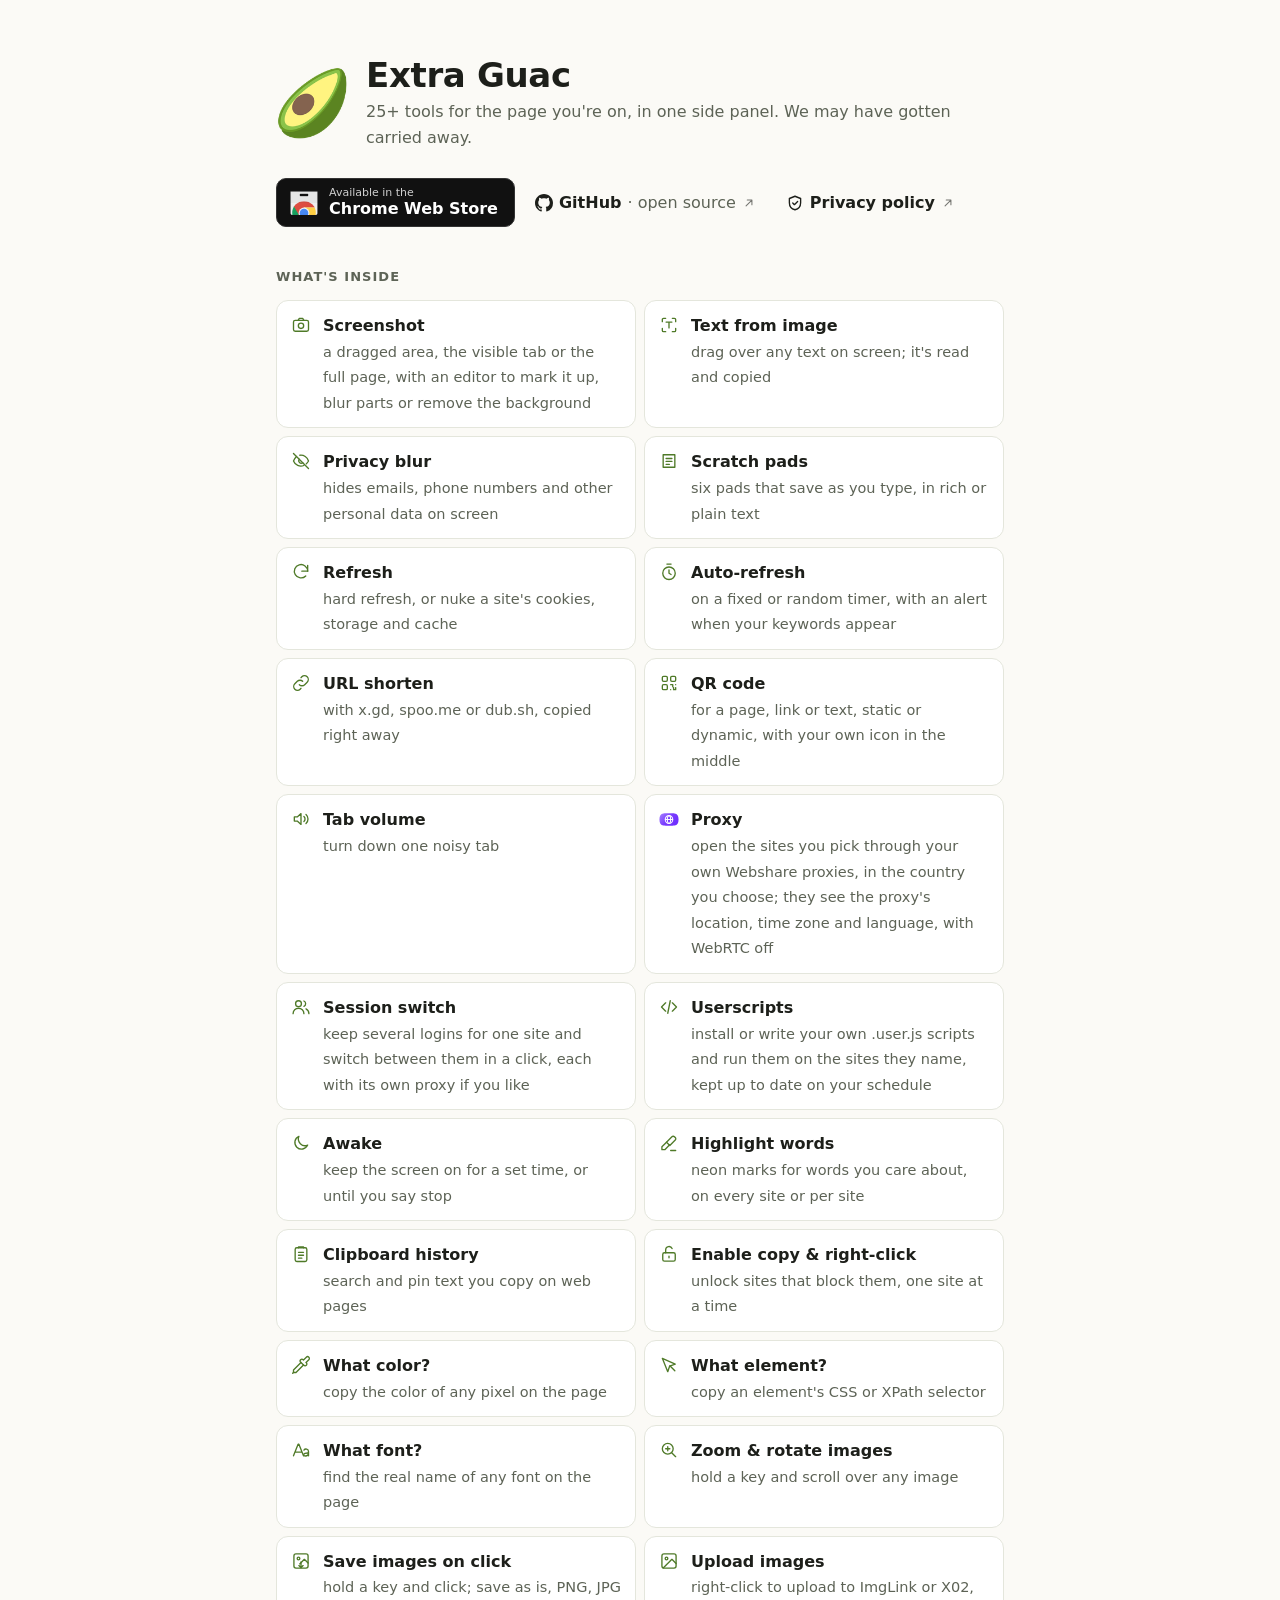
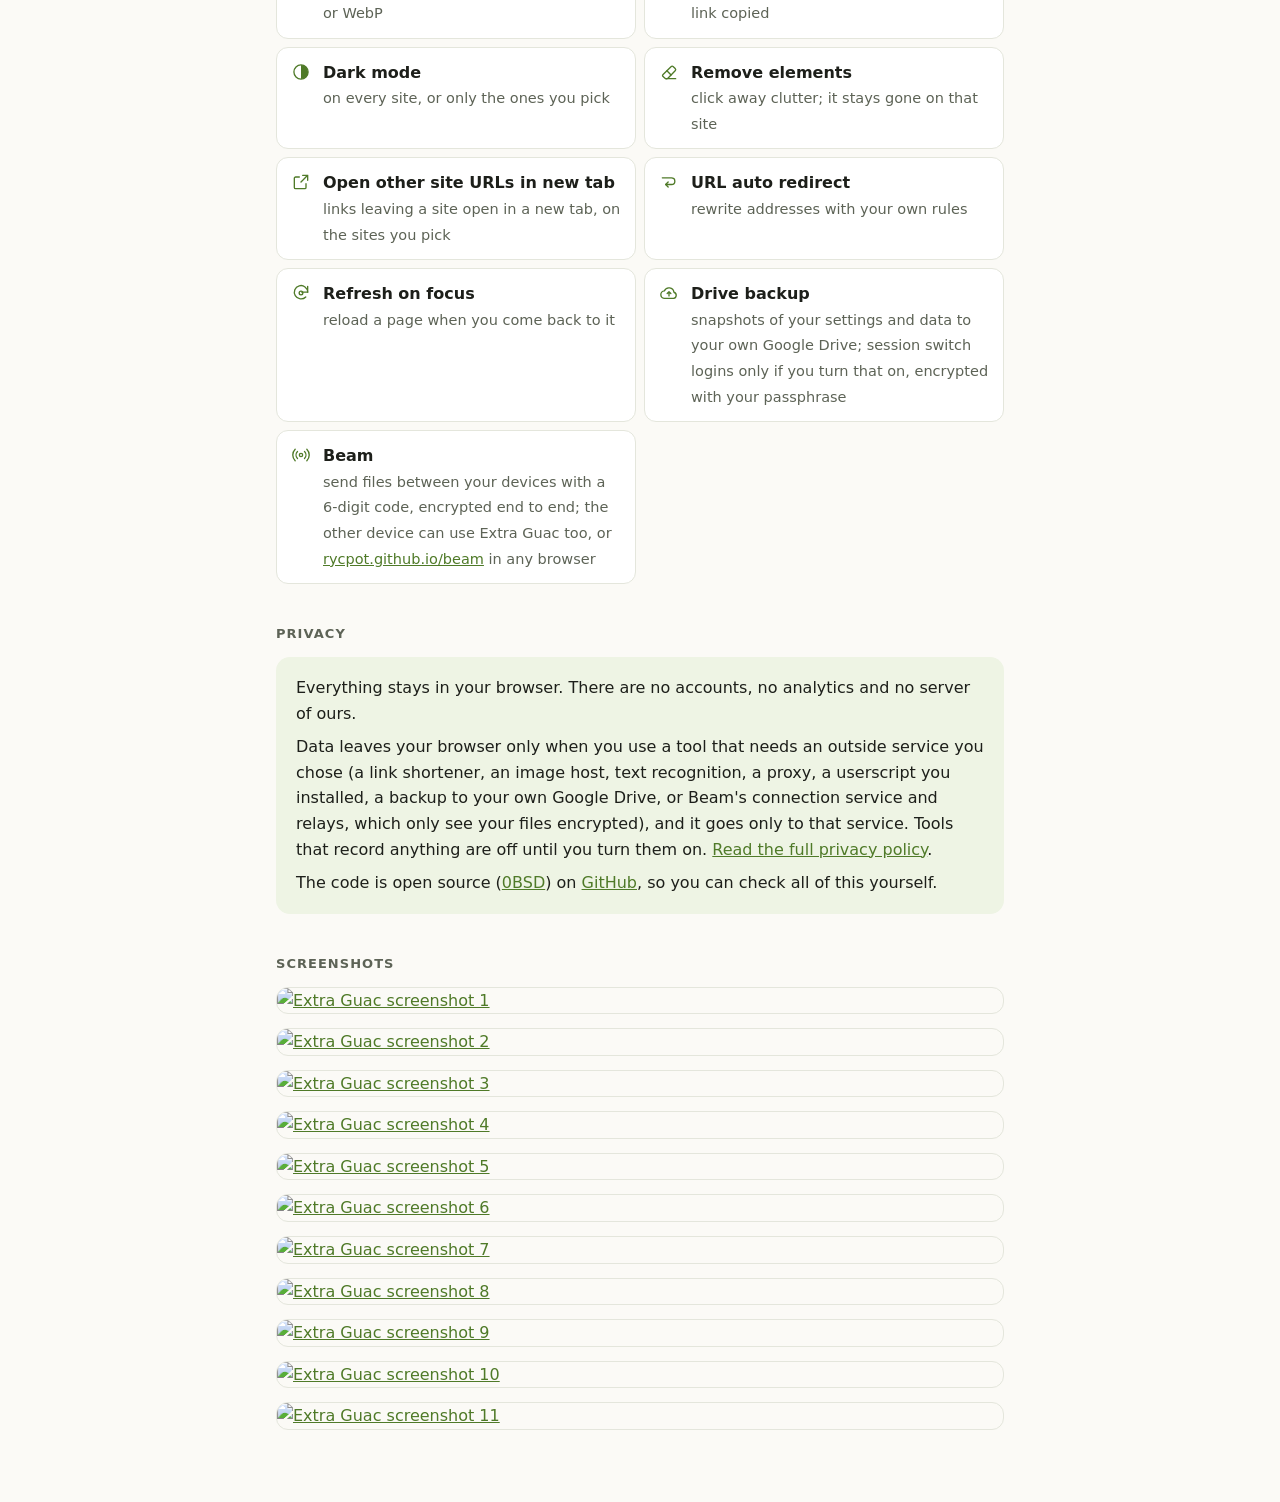
==== extra-guac/index.html @ 75713bfd "Update site" ====
<!doctype html>
<html lang="en">
<head>
  <meta charset="utf-8">
  <meta name="viewport" content="width=device-width, initial-scale=1">
  <title>Extra Guac</title>
  <meta name="description" content="25+ tools for the page you're on, in one Chrome side panel: screenshots, text from image, privacy blur, dark mode, auto-refresh, QR codes and more.">
  <link rel="icon" href="icon.png">
  <style>
    :root { --bg: #fbfaf6; --card: #ffffff; --text: #1d1f1a; --muted: #5d6356; --line: #e4e6dc; --accent: #4f7a28; --accent-bg: #eef4e4; }
    @media (prefers-color-scheme: dark) {
      :root { --bg: #121411; --card: #1a1d18; --text: #e9ece4; --muted: #a2a99a; --line: #2b3027; --accent: #a4d46a; --accent-bg: #1f2a17; }
    }
    * { box-sizing: border-box; }
    body { margin: 0; background: var(--bg); color: var(--text); font: 16px/1.6 system-ui, -apple-system, "Segoe UI", Roboto, sans-serif; }
    main { max-width: 760px; margin: 0 auto; padding: 56px 16px 64px; }
    header { display: flex; align-items: center; gap: 18px; }
    header img { width: 72px; height: 72px; flex: none; }
    h1 { margin: 0; font-size: 34px; line-height: 1.15; letter-spacing: -.01em; }
    .tagline { margin: 4px 0 0; color: var(--muted); }
    .cta { display: flex; flex-wrap: wrap; gap: 10px; margin: 28px 0 40px; }
    h2 { font-size: 13px; letter-spacing: .08em; text-transform: uppercase; color: var(--muted); margin: 40px 0 12px; }
    ul.tools { list-style: none; padding: 0; margin: 0; display: grid; grid-template-columns: repeat(auto-fill, minmax(min(100%, 340px), 1fr)); gap: 8px; }
    ul.tools li { background: var(--card); border: 1px solid var(--line); border-radius: 12px; padding: 12px 14px; }
    ul.tools b { display: block; }
    ul.tools span { color: var(--muted); font-size: 14.5px; }
    .privacy { background: var(--accent-bg); border-radius: 14px; padding: 18px 20px; }
    .privacy p { margin: 0 0 8px; }
    .privacy p:last-child { margin: 0; }
    a { color: var(--accent); }
    ul.tools li { display: flex; gap: 12px; align-items: flex-start; }
    ul.tools .ic { width: 20px; height: 20px; flex: none; margin-top: 2px; color: var(--accent); fill: none; stroke: currentColor; stroke-width: 1.6; stroke-linecap: round; stroke-linejoin: round; }
    ul.tools img.ic { width: 20px; height: 12.5px; margin-top: 6px; }
    .shots { display: grid; gap: 14px; margin-bottom: 8px; }
    .shots img { display: block; width: 100%; height: auto; border-radius: 12px; border: 1px solid var(--line); }
    .cta { align-items: center; }
    .badge { display: inline-flex; align-items: center; gap: 10px; padding: 8px 16px 8px 12px; border-radius: 10px; background: #111; color: #fff; border: 1px solid #333; text-decoration: none; }
    .badge:hover { filter: brightness(1.25); }
    .badge img { width: 30px; height: 30px; flex: none; }
    .badge span { display: flex; flex-direction: column; line-height: 1.15; }
    .badge small { font-size: 11px; opacity: .8; }
    .badge b { font-size: 16px; }
    .tlink { display: inline-flex; align-items: center; gap: 6px; padding: 8px 10px; font-weight: 600; color: var(--text); text-decoration: none; }
    .tlink:hover { color: var(--accent); }
    .tlink .tsub { font-weight: 500; color: var(--muted); }
    .tlink .bi { width: 18px; height: 18px; flex: none; }
    .tlink .ext { width: 14px; height: 14px; opacity: .6; }
    .bi.line { fill: none; stroke: currentColor; stroke-width: 1.8; stroke-linecap: round; stroke-linejoin: round; }
  </style>
</head>
<body>
<main>
  <svg width="0" height="0" style="position:absolute" aria-hidden="true">
    <symbol id="i-beam" viewBox="0 0 24 24"><circle cx="12" cy="12" r="2"/><path d="M7.8 7.8a6 6 0 0 0 0 8.4M16.2 16.2a6 6 0 0 0 0-8.4"/><path d="M5 5a10 10 0 0 0 0 14M19 19a10 10 0 0 0 0-14"/></symbol>
    <symbol id="i-camera" viewBox="0 0 24 24"><rect x="3" y="6.5" width="18" height="13" rx="2"/><path d="M8.5 6.5 10 4h4l1.5 2.5"/><circle cx="12" cy="13" r="3.2"/></symbol>
    <symbol id="i-clipboard" viewBox="0 0 24 24"><rect x="5" y="4.5" width="14" height="16.5" rx="2"/><path d="M9 4.5V3.5h6v1"/><path d="M9 10h6M9 13.5h6M9 17h4"/></symbol>
    <symbol id="i-cloud" viewBox="0 0 24 24"><path d="M7 18.5a4.5 4.5 0 0 1-.6-9 6 6 0 0 1 11.5 1.6A3.8 3.8 0 0 1 17.5 18.5z"/><path d="M12 15.5v-5M9.8 12.6 12 10.4l2.2 2.2"/></symbol>
    <symbol id="i-contrast" viewBox="0 0 24 24"><circle cx="12" cy="12" r="8.5"/><path d="M12 3.5v17a8.5 8.5 0 0 0 0-17z" fill="currentColor" stroke="none"/></symbol>
    <symbol id="i-code" viewBox="0 0 24 24"><path d="m8 7-5 5 5 5M16 7l5 5-5 5M13.5 4.5l-3 15"/></symbol>
    <symbol id="i-dropper" viewBox="0 0 24 24"><path d="m2 22 1-1h3l9-9"/><path d="M3 21v-3l9-9"/><path d="m15 6 3.4-3.4a2.1 2.1 0 1 1 3 3L18 9l.4.4a2.1 2.1 0 1 1-3 3l-3.8-3.8a2.1 2.1 0 1 1 3-3l.4.4z"/></symbol>
    <symbol id="i-eraser" viewBox="0 0 24 24"><path d="M8.5 20H20"/><path d="m4.6 15.4 9.8-9.8a2 2 0 0 1 2.8 0l2.2 2.2a2 2 0 0 1 0 2.8L11 19.1a3 3 0 0 1-4.2 0l-2.2-2.1a1.1 1.1 0 0 1 0-1.6z"/><path d="m9.5 10.5 5 5"/></symbol>
    <symbol id="i-eye-off" viewBox="0 0 24 24"><path d="M3 3l18 18"/><path d="M10.6 5.1A9.5 9.5 0 0 1 21 12a14 14 0 0 1-2.6 3.4M6.6 6.6A14 14 0 0 0 3 12a9.5 9.5 0 0 0 12.4 5.4"/><path d="M9.9 9.9a3 3 0 0 0 4.2 4.2"/></symbol>
    <symbol id="i-focus" viewBox="0 0 24 24"><path d="M20 11a8 8 0 1 0-2.3 5.7"/><path d="M20 4v7h-7"/><circle cx="12" cy="12" r="2.2"/></symbol>
    <symbol id="i-font" viewBox="0 0 24 24"><path d="M3 19 8.5 5h1L15 19M5.2 14.5h7.6"/><path d="M15.5 12.2a3 3 0 0 1 5.5 1.6V19M21 15.6c-3.8-.2-5.7.6-5.7 2 0 1 .8 1.6 1.9 1.6 1.8 0 3.8-1.3 3.8-3.6"/></symbol>
    <symbol id="i-imgdl" viewBox="0 0 24 24"><rect x="3.5" y="3.5" width="17" height="17" rx="2.5"/><circle cx="9" cy="9" r="1.6"/><path d="M20.5 14.5 16 10l-5.5 5.5"/><path d="M12 13v7M9.5 17.5 12 20l2.5-2.5"/></symbol>
    <symbol id="i-link" viewBox="0 0 24 24"><path d="M10 14a4.5 4.5 0 0 0 6.4 0l3-3a4.5 4.5 0 0 0-6.4-6.4l-1 1"/><path d="M14 10a4.5 4.5 0 0 0-6.4 0l-3 3a4.5 4.5 0 0 0 6.4 6.4l1-1"/></symbol>
    <symbol id="i-marker" viewBox="0 0 24 24"><path d="m9 11-5.5 5.5V20h3.5l5.5-5.5"/><path d="m9 11 6.5-6.5a2.1 2.1 0 0 1 3 0l1 1a2.1 2.1 0 0 1 0 3L13 15z"/><path d="M14 21h6"/></symbol>
    <symbol id="i-moon" viewBox="0 0 24 24"><path d="M20 14.5A8 8 0 0 1 9.5 4a8 8 0 1 0 10.5 10.5z"/></symbol>
    <symbol id="i-newtab" viewBox="0 0 24 24"><path d="M14 4h6v6M20 4l-8 8"/><path d="M18 14v4.5a1.5 1.5 0 0 1-1.5 1.5h-11A1.5 1.5 0 0 1 4 18.5v-11A1.5 1.5 0 0 1 5.5 6H10"/></symbol>
    <symbol id="i-note" viewBox="0 0 24 24"><path d="M5 4.5h14v15H5z"/><path d="M8.5 9h7M8.5 12.5h7M8.5 16h4"/></symbol>
    <symbol id="i-ocr" viewBox="0 0 24 24"><path d="M4 8V5.5A1.5 1.5 0 0 1 5.5 4H8M16 4h2.5A1.5 1.5 0 0 1 20 5.5V8M20 16v2.5a1.5 1.5 0 0 1-1.5 1.5H16M8 20H5.5A1.5 1.5 0 0 1 4 18.5V16"/><path d="M8.5 8.5h7M12 8.5v7"/></symbol>
    <symbol id="i-pointer" viewBox="0 0 24 24"><path d="M4 4l6.5 16 2.3-6.7L19.5 11z"/><path d="M13 13l6 6"/></symbol>
    <symbol id="i-qr" viewBox="0 0 24 24"><rect x="4" y="4" width="6" height="6" rx="1.5"/><rect x="14" y="4" width="6" height="6" rx="1.5"/><rect x="4" y="14" width="6" height="6" rx="1.5"/><path d="M14 14h2.5v2.5M20 14v.01M14 20h.01M17.5 17.5V20H20v-2.5"/></symbol>
    <symbol id="i-redirect" viewBox="0 0 24 24"><path d="M4 7h11a4 4 0 0 1 0 8H8"/><path d="M11 12l-3 3 3 3"/></symbol>
    <symbol id="i-refresh" viewBox="0 0 24 24"><path d="M20 11a8 8 0 1 0-2.3 5.7"/><path d="M20 4v7h-7"/></symbol>
    <symbol id="i-timer" viewBox="0 0 24 24"><circle cx="12" cy="13.5" r="7.5"/><path d="M12 9.5v4l2.5 1.5M9.5 2.5h5"/></symbol>
    <symbol id="i-unlock" viewBox="0 0 24 24"><rect x="4.5" y="10.5" width="15" height="10" rx="2"/><path d="M8 10.5V7a4 4 0 0 1 7.7-1.5"/><path d="M12 14.5v2"/></symbol>
    <symbol id="i-upload" viewBox="0 0 24 24"><rect x="3.5" y="3.5" width="17" height="17" rx="2.5"/><circle cx="9" cy="9" r="1.6"/><path d="M20.5 15l-5-5L5 20.5"/></symbol>
    <symbol id="i-users" viewBox="0 0 24 24"><circle cx="9" cy="8" r="3.5"/><path d="M2.5 20a6.5 6.5 0 0 1 13 0"/><path d="M15.5 4.8a3.5 3.5 0 0 1 0 6.4M18 14.2a6.5 6.5 0 0 1 3.5 5.8"/></symbol>
    <symbol id="i-volume" viewBox="0 0 24 24"><path d="M4 9.5h3.5L12 5.5v13l-4.5-4H4z"/><path d="M15.5 9a4 4 0 0 1 0 6M18 6.5a7.5 7.5 0 0 1 0 11"/></symbol>
    <symbol id="i-zoom" viewBox="0 0 24 24"><circle cx="10.5" cy="10.5" r="6.5"/><path d="m20 20-4.8-4.8M10.5 8v5M8 10.5h5"/></symbol>
  </svg>
  <header>
    <img src="icon.png" alt="" width="72" height="72">
    <div>
      <h1>Extra Guac</h1>
      <p class="tagline">25+ tools for the page you're on, in one side panel. We may have gotten carried away.</p>
    </div>
  </header>

  <div class="cta">
    <a target="_blank" rel="noopener" class="badge" href="https://chromewebstore.google.com/detail/extra-guac/kgaeicakljpjmpeacalbmfbcmlpploni"><img src="webstore.svg" alt=""><span><small>Available in the</small><b>Chrome Web Store</b></span></a>
    <a target="_blank" rel="noopener" class="tlink" href="https://github.com/rycpot/extra-guac"><svg class="bi" viewBox="0 0 16 16" aria-hidden="true"><path fill="currentColor" d="M8 0C3.58 0 0 3.58 0 8c0 3.54 2.29 6.53 5.47 7.59.4.07.55-.17.55-.38 0-.19-.01-.82-.01-1.49-2.01.37-2.53-.49-2.69-.94-.09-.23-.48-.94-.82-1.13-.28-.15-.68-.52-.01-.53.63-.01 1.08.58 1.23.82.72 1.21 1.87.87 2.33.66.07-.52.28-.87.51-1.07-1.78-.2-3.64-.89-3.64-3.95 0-.87.31-1.59.82-2.15-.08-.2-.36-1.02.08-2.12 0 0 .67-.21 2.2.82.64-.18 1.32-.27 2-.27.68 0 1.36.09 2 .27 1.53-1.04 2.2-.82 2.2-.82.44 1.1.16 1.92.08 2.12.51.56.82 1.27.82 2.15 0 3.07-1.87 3.75-3.65 3.95.29.25.54.73.54 1.48 0 1.07-.01 1.93-.01 2.2 0 .21.15.46.55.38A8.013 8.013 0 0016 8c0-4.42-3.58-8-8-8z"/></svg>GitHub<span class="tsub">· open source</span><svg class="bi line ext" viewBox="0 0 24 24" aria-hidden="true"><path d="M7 17L17 7M9 7h8v8"/></svg></a>
    <a target="_blank" rel="noopener" class="tlink" href="privacy"><svg class="bi line" viewBox="0 0 24 24" aria-hidden="true"><path d="M12 3l7.5 3v5.5c0 4.6-3.2 8.3-7.5 9.5-4.3-1.2-7.5-4.9-7.5-9.5V6L12 3z"/><path d="M9 12l2.2 2.2L15.5 10"/></svg>Privacy policy<svg class="bi line ext" viewBox="0 0 24 24" aria-hidden="true"><path d="M7 17L17 7M9 7h8v8"/></svg></a>
  </div>

  <h2>What's inside</h2>
  <ul class="tools">
    <li><svg class="ic"><use href="#i-camera"/></svg><div><b>Screenshot</b><span>a dragged area, the visible tab or the full page, with an editor to mark it up, blur parts or remove the background</span></div></li>
    <li><svg class="ic"><use href="#i-ocr"/></svg><div><b>Text from image</b><span>drag over any text on screen; it's read and copied</span></div></li>
    <li><svg class="ic"><use href="#i-eye-off"/></svg><div><b>Privacy blur</b><span>hides emails, phone numbers and other personal data on screen</span></div></li>
    <li><svg class="ic"><use href="#i-note"/></svg><div><b>Scratch pads</b><span>six pads that save as you type, in rich or plain text</span></div></li>
    <li><svg class="ic"><use href="#i-refresh"/></svg><div><b>Refresh</b><span>hard refresh, or nuke a site's cookies, storage and cache</span></div></li>
    <li><svg class="ic"><use href="#i-timer"/></svg><div><b>Auto-refresh</b><span>on a fixed or random timer, with an alert when your keywords appear</span></div></li>
    <li><svg class="ic"><use href="#i-link"/></svg><div><b>URL shorten</b><span>with x.gd, spoo.me or dub.sh, copied right away</span></div></li>
    <li><svg class="ic"><use href="#i-qr"/></svg><div><b>QR code</b><span>for a page, link or text, static or dynamic, with your own icon in the middle</span></div></li>
    <li><svg class="ic"><use href="#i-volume"/></svg><div><b>Tab volume</b><span>turn down one noisy tab</span></div></li>
    <li><img class="ic" src="proxy.svg" alt=""><div><b>Proxy</b><span>open the sites you pick through your own Webshare proxies, in the country you choose; they see the proxy's location, time zone and language, with WebRTC off</span></div></li>
    <li><svg class="ic"><use href="#i-users"/></svg><div><b>Session switch</b><span>keep several logins for one site and switch between them in a click, each with its own proxy if you like</span></div></li>
    <li><svg class="ic"><use href="#i-code"/></svg><div><b>Userscripts</b><span>install or write your own .user.js scripts and run them on the sites they name, kept up to date on your schedule</span></div></li>
    <li><svg class="ic"><use href="#i-moon"/></svg><div><b>Awake</b><span>keep the screen on for a set time, or until you say stop</span></div></li>
    <li><svg class="ic"><use href="#i-marker"/></svg><div><b>Highlight words</b><span>neon marks for words you care about, on every site or per site</span></div></li>
    <li><svg class="ic"><use href="#i-clipboard"/></svg><div><b>Clipboard history</b><span>search and pin text you copy on web pages</span></div></li>
    <li><svg class="ic"><use href="#i-unlock"/></svg><div><b>Enable copy &amp; right-click</b><span>unlock sites that block them, one site at a time</span></div></li>
    <li><svg class="ic"><use href="#i-dropper"/></svg><div><b>What color?</b><span>copy the color of any pixel on the page</span></div></li>
    <li><svg class="ic"><use href="#i-pointer"/></svg><div><b>What element?</b><span>copy an element's CSS or XPath selector</span></div></li>
    <li><svg class="ic"><use href="#i-font"/></svg><div><b>What font?</b><span>find the real name of any font on the page</span></div></li>
    <li><svg class="ic"><use href="#i-zoom"/></svg><div><b>Zoom &amp; rotate images</b><span>hold a key and scroll over any image</span></div></li>
    <li><svg class="ic"><use href="#i-imgdl"/></svg><div><b>Save images on click</b><span>hold a key and click; save as is, PNG, JPG or WebP</span></div></li>
    <li><svg class="ic"><use href="#i-upload"/></svg><div><b>Upload images</b><span>right-click to upload to ImgLink or X02, link copied</span></div></li>
    <li><svg class="ic"><use href="#i-contrast"/></svg><div><b>Dark mode</b><span>on every site, or only the ones you pick</span></div></li>
    <li><svg class="ic"><use href="#i-eraser"/></svg><div><b>Remove elements</b><span>click away clutter; it stays gone on that site</span></div></li>
    <li><svg class="ic"><use href="#i-newtab"/></svg><div><b>Open other site URLs in new tab</b><span>links leaving a site open in a new tab, on the sites you pick</span></div></li>
    <li><svg class="ic"><use href="#i-redirect"/></svg><div><b>URL auto redirect</b><span>rewrite addresses with your own rules</span></div></li>
    <li><svg class="ic"><use href="#i-focus"/></svg><div><b>Refresh on focus</b><span>reload a page when you come back to it</span></div></li>
    <li><svg class="ic"><use href="#i-cloud"/></svg><div><b>Drive backup</b><span>snapshots of your settings and data to your own Google Drive; session switch logins only if you turn that on, encrypted with your passphrase</span></div></li>
    <li><svg class="ic"><use href="#i-beam"/></svg><div><b>Beam</b><span>send files between your devices with a 6-digit code, encrypted end to end; the other device can use Extra Guac too, or <a target="_blank" rel="noopener" href="../beam/">rycpot.github.io/beam</a> in any browser</span></div></li>
  </ul>

  <h2>Privacy</h2>
  <div class="privacy">
    <p>Everything stays in your browser. There are no accounts, no analytics and no server of ours.</p>
    <p>Data leaves your browser only when you use a tool that needs an outside service you chose (a link shortener, an image
      host, text recognition, a proxy, a userscript you installed, a backup to your own Google Drive, or Beam's connection service and relays,
      which only see your files encrypted), and it goes only to that service. Tools that record
      anything are off until you turn them on. <a target="_blank" rel="noopener" href="privacy">Read the full privacy policy</a>.</p>
    <p>The code is open source (<a target="_blank" rel="noopener" href="https://github.com/rycpot/extra-guac/blob/main/LICENSE">0BSD</a>) on <a target="_blank" rel="noopener" href="https://github.com/rycpot/extra-guac">GitHub</a>, so you can check all of this yourself.</p>
  </div>

  <h2>Screenshots</h2>
  <div class="shots">
    <a target="_blank" rel="noopener" href="https://imglink.cc/cdn/vF-MU7pg5k.png"><img src="https://imglink.cc/cdn/vF-MU7pg5k.png" alt="Extra Guac screenshot 1" loading="lazy"></a>
    <a target="_blank" rel="noopener" href="https://imglink.cc/cdn/iPptfB4shl.png"><img src="https://imglink.cc/cdn/iPptfB4shl.png" alt="Extra Guac screenshot 2" loading="lazy"></a>
    <a target="_blank" rel="noopener" href="https://imglink.cc/cdn/y41cuZzfDH.png"><img src="https://imglink.cc/cdn/y41cuZzfDH.png" alt="Extra Guac screenshot 3" loading="lazy"></a>
    <a target="_blank" rel="noopener" href="https://imglink.cc/cdn/DyVAe-FlMh.png"><img src="https://imglink.cc/cdn/DyVAe-FlMh.png" alt="Extra Guac screenshot 4" loading="lazy"></a>
    <a target="_blank" rel="noopener" href="https://imglink.cc/cdn/8DWl5KVcB7.png"><img src="https://imglink.cc/cdn/8DWl5KVcB7.png" alt="Extra Guac screenshot 5" loading="lazy"></a>
    <a target="_blank" rel="noopener" href="https://imglink.cc/cdn/3bkb8dNuRR.png"><img src="https://imglink.cc/cdn/3bkb8dNuRR.png" alt="Extra Guac screenshot 6" loading="lazy"></a>
    <a target="_blank" rel="noopener" href="https://imglink.cc/cdn/ivK8v2HTRG.png"><img src="https://imglink.cc/cdn/ivK8v2HTRG.png" alt="Extra Guac screenshot 7" loading="lazy"></a>
    <a target="_blank" rel="noopener" href="https://imglink.cc/cdn/mGvr4vrnPm.png"><img src="https://imglink.cc/cdn/mGvr4vrnPm.png" alt="Extra Guac screenshot 8" loading="lazy"></a>
    <a target="_blank" rel="noopener" href="https://imglink.cc/cdn/N9g45oLPjN.png"><img src="https://imglink.cc/cdn/N9g45oLPjN.png" alt="Extra Guac screenshot 9" loading="lazy"></a>
    <a target="_blank" rel="noopener" href="https://imglink.cc/cdn/K_ptEAbLZr.png"><img src="https://imglink.cc/cdn/K_ptEAbLZr.png" alt="Extra Guac screenshot 10" loading="lazy"></a>
    <a target="_blank" rel="noopener" href="https://imglink.cc/cdn/ta-ttD59o0.png"><img src="https://imglink.cc/cdn/ta-ttD59o0.png" alt="Extra Guac screenshot 11" loading="lazy"></a>
  </div>
</main>
</body>
</html>
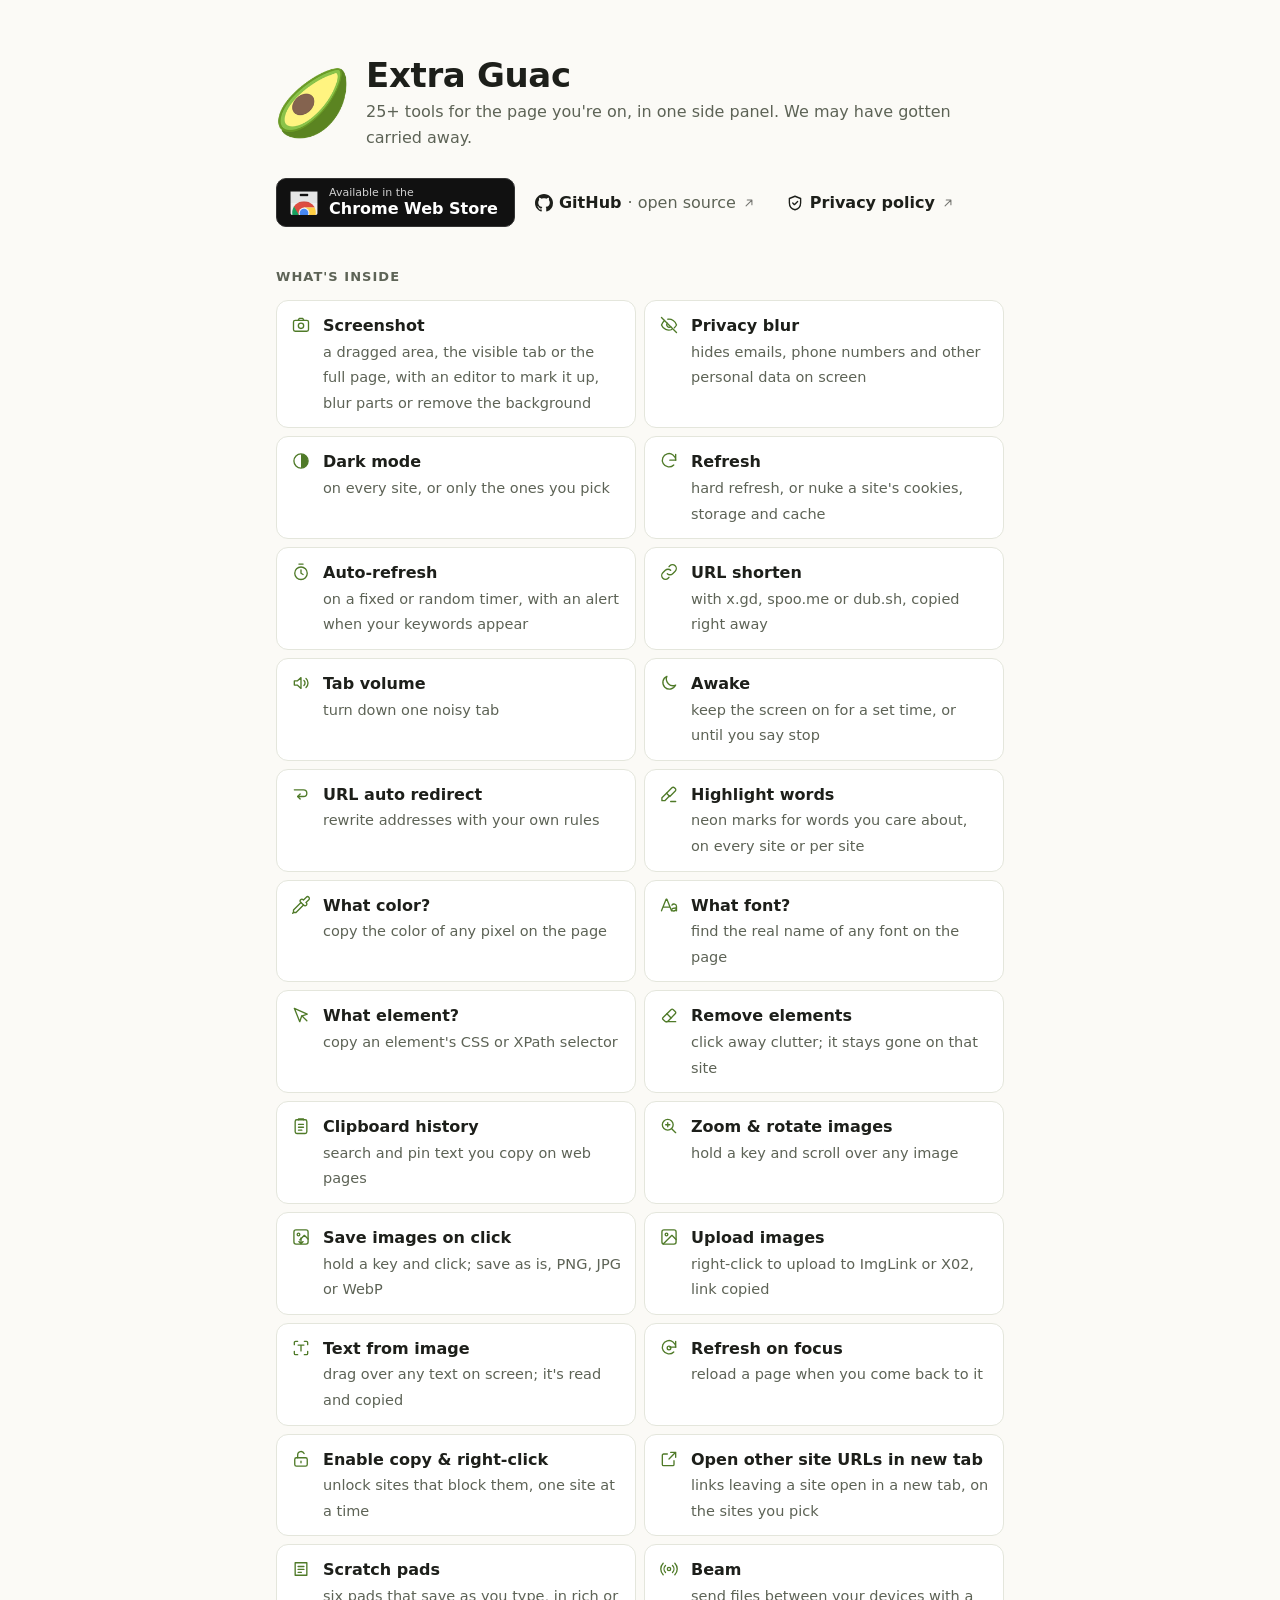
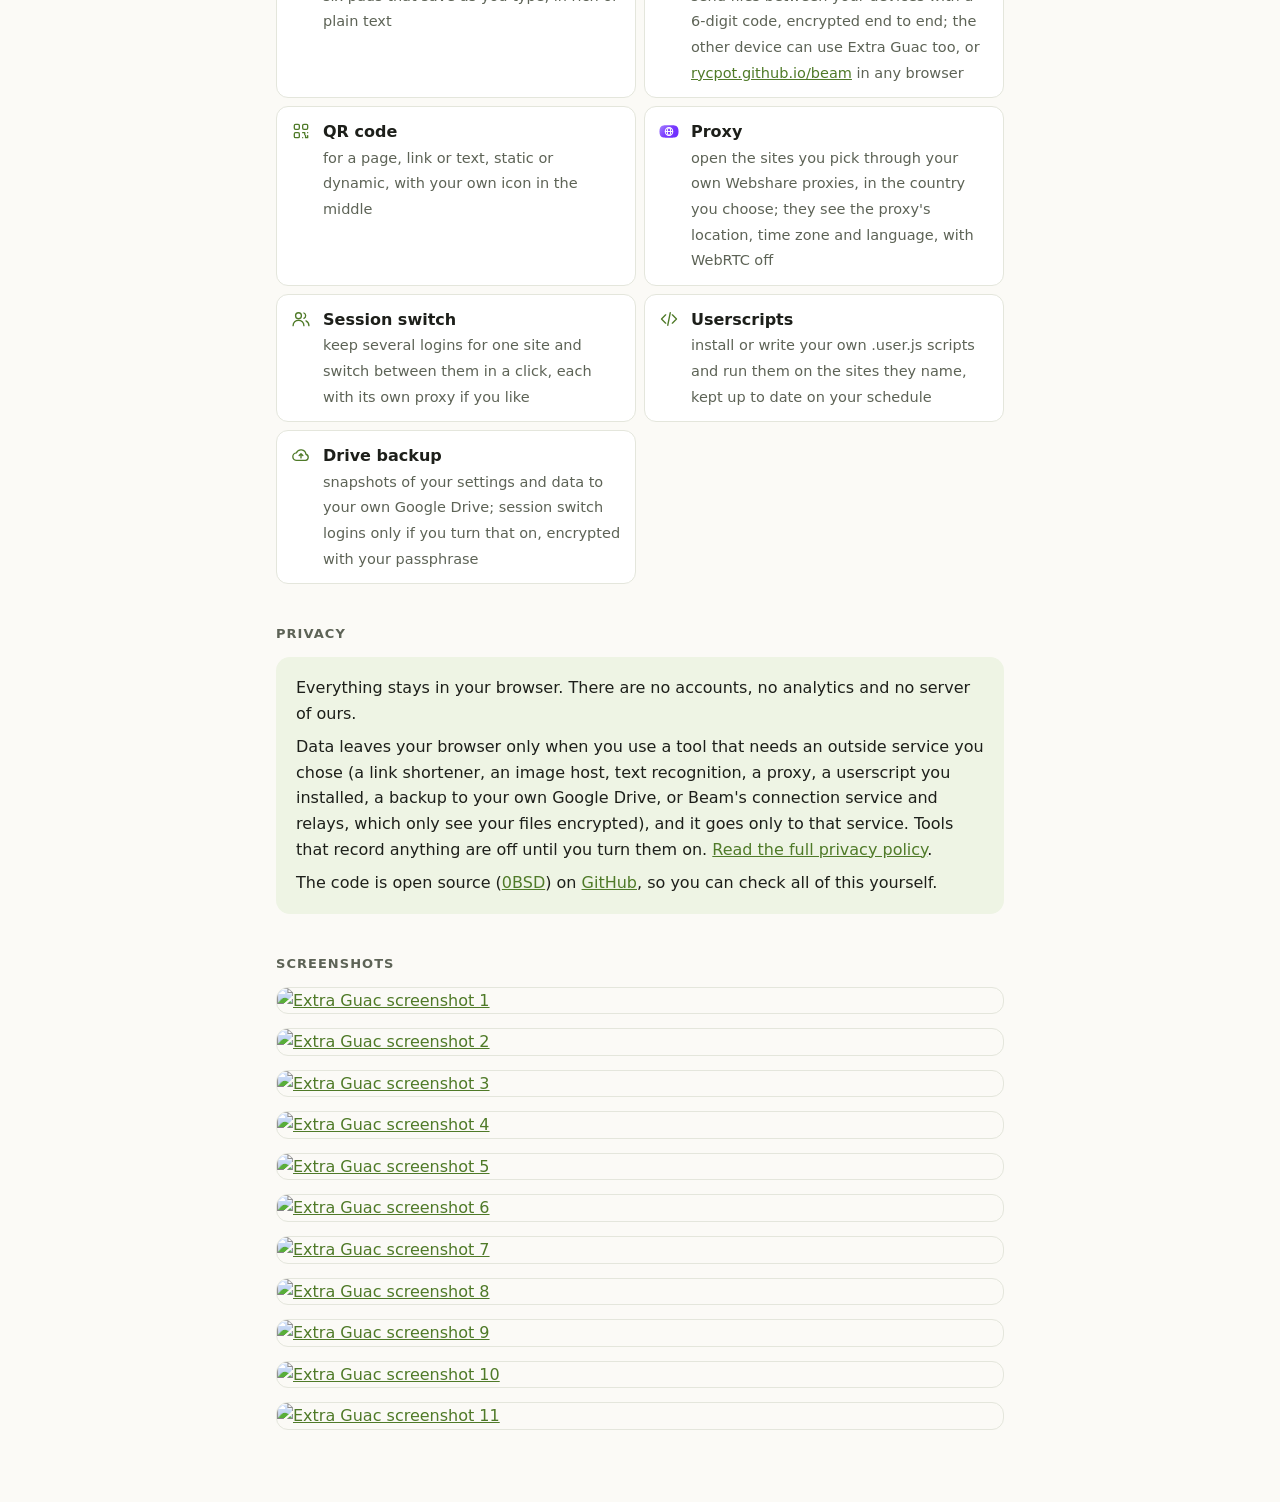
==== commit 87ecf7af: "Update site" ====
--- a/extra-guac/index.html
+++ b/extra-guac/index.html
@@ -97,34 +97,34 @@
   <h2>What's inside</h2>
   <ul class="tools">
     <li><svg class="ic"><use href="#i-camera"/></svg><div><b>Screenshot</b><span>a dragged area, the visible tab or the full page, with an editor to mark it up, blur parts or remove the background</span></div></li>
-    <li><svg class="ic"><use href="#i-ocr"/></svg><div><b>Text from image</b><span>drag over any text on screen; it's read and copied</span></div></li>
     <li><svg class="ic"><use href="#i-eye-off"/></svg><div><b>Privacy blur</b><span>hides emails, phone numbers and other personal data on screen</span></div></li>
-    <li><svg class="ic"><use href="#i-note"/></svg><div><b>Scratch pads</b><span>six pads that save as you type, in rich or plain text</span></div></li>
+    <li><svg class="ic"><use href="#i-contrast"/></svg><div><b>Dark mode</b><span>on every site, or only the ones you pick</span></div></li>
     <li><svg class="ic"><use href="#i-refresh"/></svg><div><b>Refresh</b><span>hard refresh, or nuke a site's cookies, storage and cache</span></div></li>
     <li><svg class="ic"><use href="#i-timer"/></svg><div><b>Auto-refresh</b><span>on a fixed or random timer, with an alert when your keywords appear</span></div></li>
     <li><svg class="ic"><use href="#i-link"/></svg><div><b>URL shorten</b><span>with x.gd, spoo.me or dub.sh, copied right away</span></div></li>
+    <li><svg class="ic"><use href="#i-volume"/></svg><div><b>Tab volume</b><span>turn down one noisy tab</span></div></li>
+    <li><svg class="ic"><use href="#i-moon"/></svg><div><b>Awake</b><span>keep the screen on for a set time, or until you say stop</span></div></li>
+    <li><svg class="ic"><use href="#i-redirect"/></svg><div><b>URL auto redirect</b><span>rewrite addresses with your own rules</span></div></li>
+    <li><svg class="ic"><use href="#i-marker"/></svg><div><b>Highlight words</b><span>neon marks for words you care about, on every site or per site</span></div></li>
+    <li><svg class="ic"><use href="#i-dropper"/></svg><div><b>What color?</b><span>copy the color of any pixel on the page</span></div></li>
+    <li><svg class="ic"><use href="#i-font"/></svg><div><b>What font?</b><span>find the real name of any font on the page</span></div></li>
+    <li><svg class="ic"><use href="#i-pointer"/></svg><div><b>What element?</b><span>copy an element's CSS or XPath selector</span></div></li>
+    <li><svg class="ic"><use href="#i-eraser"/></svg><div><b>Remove elements</b><span>click away clutter; it stays gone on that site</span></div></li>
+    <li><svg class="ic"><use href="#i-clipboard"/></svg><div><b>Clipboard history</b><span>search and pin text you copy on web pages</span></div></li>
+    <li><svg class="ic"><use href="#i-zoom"/></svg><div><b>Zoom &amp; rotate images</b><span>hold a key and scroll over any image</span></div></li>
+    <li><svg class="ic"><use href="#i-imgdl"/></svg><div><b>Save images on click</b><span>hold a key and click; save as is, PNG, JPG or WebP</span></div></li>
+    <li><svg class="ic"><use href="#i-upload"/></svg><div><b>Upload images</b><span>right-click to upload to ImgLink or X02, link copied</span></div></li>
+    <li><svg class="ic"><use href="#i-ocr"/></svg><div><b>Text from image</b><span>drag over any text on screen; it's read and copied</span></div></li>
+    <li><svg class="ic"><use href="#i-focus"/></svg><div><b>Refresh on focus</b><span>reload a page when you come back to it</span></div></li>
+    <li><svg class="ic"><use href="#i-unlock"/></svg><div><b>Enable copy &amp; right-click</b><span>unlock sites that block them, one site at a time</span></div></li>
+    <li><svg class="ic"><use href="#i-newtab"/></svg><div><b>Open other site URLs in new tab</b><span>links leaving a site open in a new tab, on the sites you pick</span></div></li>
+    <li><svg class="ic"><use href="#i-note"/></svg><div><b>Scratch pads</b><span>six pads that save as you type, in rich or plain text</span></div></li>
+    <li><svg class="ic"><use href="#i-beam"/></svg><div><b>Beam</b><span>send files between your devices with a 6-digit code, encrypted end to end; the other device can use Extra Guac too, or <a target="_blank" rel="noopener" href="../beam/">rycpot.github.io/beam</a> in any browser</span></div></li>
     <li><svg class="ic"><use href="#i-qr"/></svg><div><b>QR code</b><span>for a page, link or text, static or dynamic, with your own icon in the middle</span></div></li>
-    <li><svg class="ic"><use href="#i-volume"/></svg><div><b>Tab volume</b><span>turn down one noisy tab</span></div></li>
     <li><img class="ic" src="proxy.svg" alt=""><div><b>Proxy</b><span>open the sites you pick through your own Webshare proxies, in the country you choose; they see the proxy's location, time zone and language, with WebRTC off</span></div></li>
     <li><svg class="ic"><use href="#i-users"/></svg><div><b>Session switch</b><span>keep several logins for one site and switch between them in a click, each with its own proxy if you like</span></div></li>
     <li><svg class="ic"><use href="#i-code"/></svg><div><b>Userscripts</b><span>install or write your own .user.js scripts and run them on the sites they name, kept up to date on your schedule</span></div></li>
-    <li><svg class="ic"><use href="#i-moon"/></svg><div><b>Awake</b><span>keep the screen on for a set time, or until you say stop</span></div></li>
-    <li><svg class="ic"><use href="#i-marker"/></svg><div><b>Highlight words</b><span>neon marks for words you care about, on every site or per site</span></div></li>
-    <li><svg class="ic"><use href="#i-clipboard"/></svg><div><b>Clipboard history</b><span>search and pin text you copy on web pages</span></div></li>
-    <li><svg class="ic"><use href="#i-unlock"/></svg><div><b>Enable copy &amp; right-click</b><span>unlock sites that block them, one site at a time</span></div></li>
-    <li><svg class="ic"><use href="#i-dropper"/></svg><div><b>What color?</b><span>copy the color of any pixel on the page</span></div></li>
-    <li><svg class="ic"><use href="#i-pointer"/></svg><div><b>What element?</b><span>copy an element's CSS or XPath selector</span></div></li>
-    <li><svg class="ic"><use href="#i-font"/></svg><div><b>What font?</b><span>find the real name of any font on the page</span></div></li>
-    <li><svg class="ic"><use href="#i-zoom"/></svg><div><b>Zoom &amp; rotate images</b><span>hold a key and scroll over any image</span></div></li>
-    <li><svg class="ic"><use href="#i-imgdl"/></svg><div><b>Save images on click</b><span>hold a key and click; save as is, PNG, JPG or WebP</span></div></li>
-    <li><svg class="ic"><use href="#i-upload"/></svg><div><b>Upload images</b><span>right-click to upload to ImgLink or X02, link copied</span></div></li>
-    <li><svg class="ic"><use href="#i-contrast"/></svg><div><b>Dark mode</b><span>on every site, or only the ones you pick</span></div></li>
-    <li><svg class="ic"><use href="#i-eraser"/></svg><div><b>Remove elements</b><span>click away clutter; it stays gone on that site</span></div></li>
-    <li><svg class="ic"><use href="#i-newtab"/></svg><div><b>Open other site URLs in new tab</b><span>links leaving a site open in a new tab, on the sites you pick</span></div></li>
-    <li><svg class="ic"><use href="#i-redirect"/></svg><div><b>URL auto redirect</b><span>rewrite addresses with your own rules</span></div></li>
-    <li><svg class="ic"><use href="#i-focus"/></svg><div><b>Refresh on focus</b><span>reload a page when you come back to it</span></div></li>
     <li><svg class="ic"><use href="#i-cloud"/></svg><div><b>Drive backup</b><span>snapshots of your settings and data to your own Google Drive; session switch logins only if you turn that on, encrypted with your passphrase</span></div></li>
-    <li><svg class="ic"><use href="#i-beam"/></svg><div><b>Beam</b><span>send files between your devices with a 6-digit code, encrypted end to end; the other device can use Extra Guac too, or <a target="_blank" rel="noopener" href="../beam/">rycpot.github.io/beam</a> in any browser</span></div></li>
   </ul>
 
   <h2>Privacy</h2>
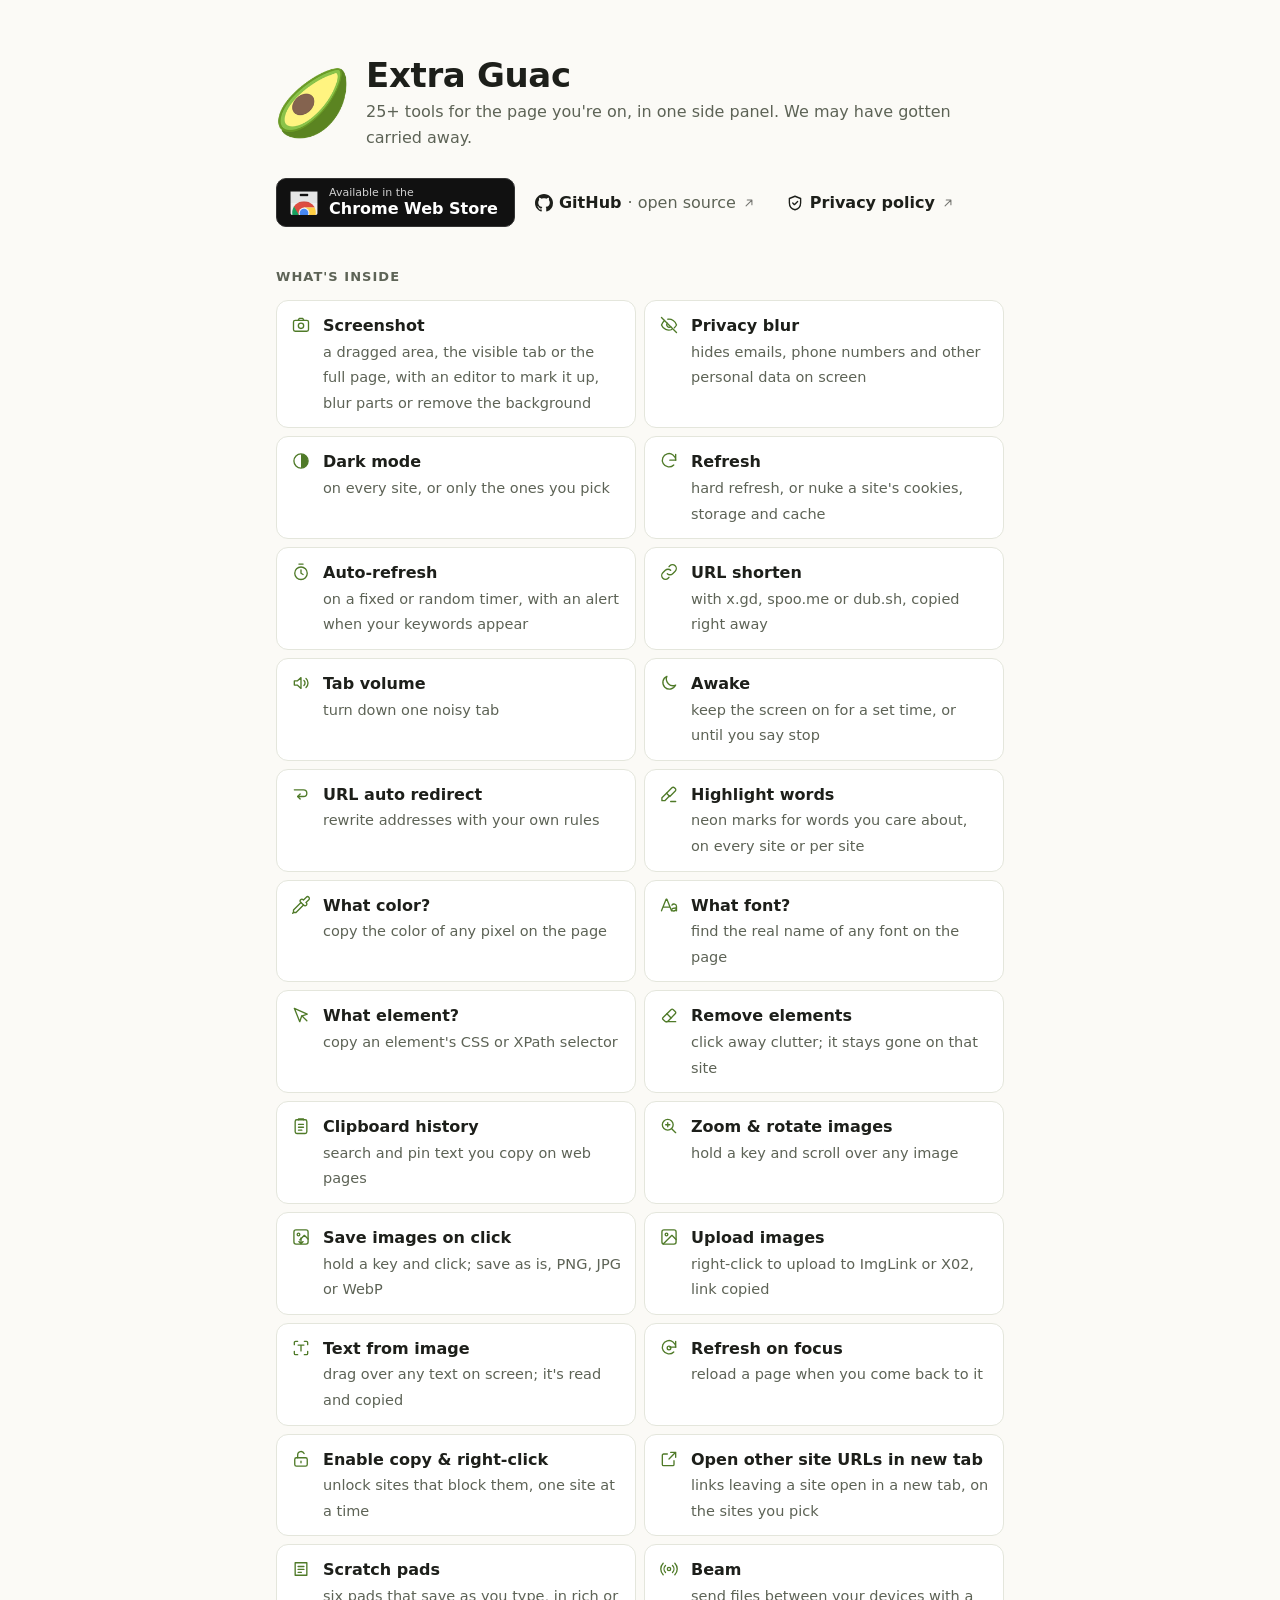
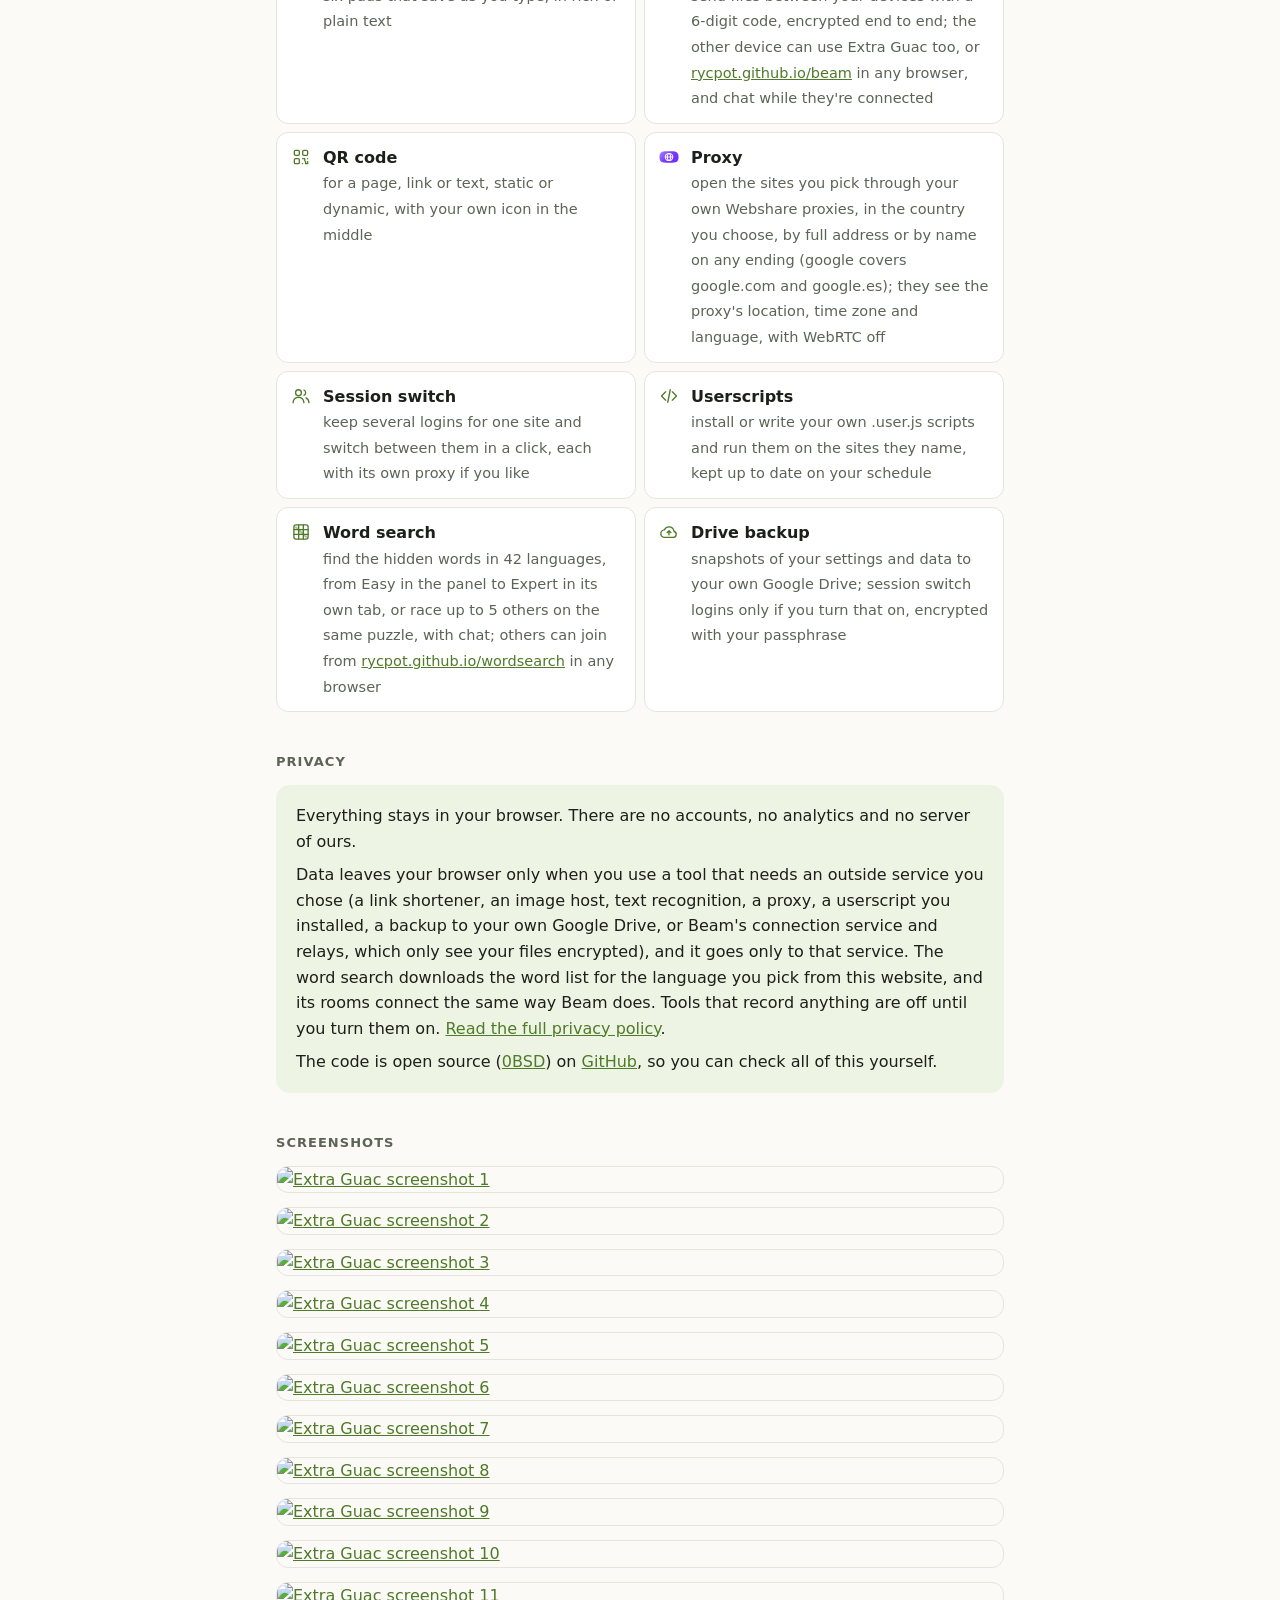
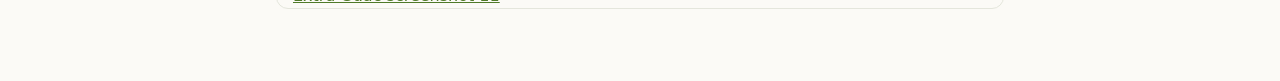
==== commit 2a5e6f88: "Update site" ====
--- a/extra-guac/index.html
+++ b/extra-guac/index.html
@@ -62,6 +62,7 @@
     <symbol id="i-eye-off" viewBox="0 0 24 24"><path d="M3 3l18 18"/><path d="M10.6 5.1A9.5 9.5 0 0 1 21 12a14 14 0 0 1-2.6 3.4M6.6 6.6A14 14 0 0 0 3 12a9.5 9.5 0 0 0 12.4 5.4"/><path d="M9.9 9.9a3 3 0 0 0 4.2 4.2"/></symbol>
     <symbol id="i-focus" viewBox="0 0 24 24"><path d="M20 11a8 8 0 1 0-2.3 5.7"/><path d="M20 4v7h-7"/><circle cx="12" cy="12" r="2.2"/></symbol>
     <symbol id="i-font" viewBox="0 0 24 24"><path d="M3 19 8.5 5h1L15 19M5.2 14.5h7.6"/><path d="M15.5 12.2a3 3 0 0 1 5.5 1.6V19M21 15.6c-3.8-.2-5.7.6-5.7 2 0 1 .8 1.6 1.9 1.6 1.8 0 3.8-1.3 3.8-3.6"/></symbol>
+    <symbol id="i-grid" viewBox="0 0 24 24"><rect x="3.5" y="3.5" width="17" height="17" rx="2.5"/><path d="M3.5 9.2h17M3.5 14.8h17M9.2 3.5v17M14.8 3.5v17"/><path d="M6 6.4 18 17.6" stroke-width="2.6" opacity=".45"/></symbol>
     <symbol id="i-imgdl" viewBox="0 0 24 24"><rect x="3.5" y="3.5" width="17" height="17" rx="2.5"/><circle cx="9" cy="9" r="1.6"/><path d="M20.5 14.5 16 10l-5.5 5.5"/><path d="M12 13v7M9.5 17.5 12 20l2.5-2.5"/></symbol>
     <symbol id="i-link" viewBox="0 0 24 24"><path d="M10 14a4.5 4.5 0 0 0 6.4 0l3-3a4.5 4.5 0 0 0-6.4-6.4l-1 1"/><path d="M14 10a4.5 4.5 0 0 0-6.4 0l-3 3a4.5 4.5 0 0 0 6.4 6.4l1-1"/></symbol>
     <symbol id="i-marker" viewBox="0 0 24 24"><path d="m9 11-5.5 5.5V20h3.5l5.5-5.5"/><path d="m9 11 6.5-6.5a2.1 2.1 0 0 1 3 0l1 1a2.1 2.1 0 0 1 0 3L13 15z"/><path d="M14 21h6"/></symbol>
@@ -119,11 +120,12 @@
     <li><svg class="ic"><use href="#i-unlock"/></svg><div><b>Enable copy &amp; right-click</b><span>unlock sites that block them, one site at a time</span></div></li>
     <li><svg class="ic"><use href="#i-newtab"/></svg><div><b>Open other site URLs in new tab</b><span>links leaving a site open in a new tab, on the sites you pick</span></div></li>
     <li><svg class="ic"><use href="#i-note"/></svg><div><b>Scratch pads</b><span>six pads that save as you type, in rich or plain text</span></div></li>
-    <li><svg class="ic"><use href="#i-beam"/></svg><div><b>Beam</b><span>send files between your devices with a 6-digit code, encrypted end to end; the other device can use Extra Guac too, or <a target="_blank" rel="noopener" href="../beam/">rycpot.github.io/beam</a> in any browser</span></div></li>
+    <li><svg class="ic"><use href="#i-beam"/></svg><div><b>Beam</b><span>send files between your devices with a 6-digit code, encrypted end to end; the other device can use Extra Guac too, or <a target="_blank" rel="noopener" href="../beam/">rycpot.github.io/beam</a> in any browser, and chat while they're connected</span></div></li>
     <li><svg class="ic"><use href="#i-qr"/></svg><div><b>QR code</b><span>for a page, link or text, static or dynamic, with your own icon in the middle</span></div></li>
-    <li><img class="ic" src="proxy.svg" alt=""><div><b>Proxy</b><span>open the sites you pick through your own Webshare proxies, in the country you choose; they see the proxy's location, time zone and language, with WebRTC off</span></div></li>
+    <li><img class="ic" src="proxy.svg" alt=""><div><b>Proxy</b><span>open the sites you pick through your own Webshare proxies, in the country you choose, by full address or by name on any ending (google covers google.com and google.es); they see the proxy's location, time zone and language, with WebRTC off</span></div></li>
     <li><svg class="ic"><use href="#i-users"/></svg><div><b>Session switch</b><span>keep several logins for one site and switch between them in a click, each with its own proxy if you like</span></div></li>
     <li><svg class="ic"><use href="#i-code"/></svg><div><b>Userscripts</b><span>install or write your own .user.js scripts and run them on the sites they name, kept up to date on your schedule</span></div></li>
+    <li><svg class="ic"><use href="#i-grid"/></svg><div><b>Word search</b><span>find the hidden words in 42 languages, from Easy in the panel to Expert in its own tab, or race up to 5 others on the same puzzle, with chat; others can join from <a target="_blank" rel="noopener" href="../wordsearch/">rycpot.github.io/wordsearch</a> in any browser</span></div></li>
     <li><svg class="ic"><use href="#i-cloud"/></svg><div><b>Drive backup</b><span>snapshots of your settings and data to your own Google Drive; session switch logins only if you turn that on, encrypted with your passphrase</span></div></li>
   </ul>
 
@@ -132,7 +134,8 @@
     <p>Everything stays in your browser. There are no accounts, no analytics and no server of ours.</p>
     <p>Data leaves your browser only when you use a tool that needs an outside service you chose (a link shortener, an image
       host, text recognition, a proxy, a userscript you installed, a backup to your own Google Drive, or Beam's connection service and relays,
-      which only see your files encrypted), and it goes only to that service. Tools that record
+      which only see your files encrypted), and it goes only to that service. The word search downloads the word list for the
+      language you pick from this website, and its rooms connect the same way Beam does. Tools that record
       anything are off until you turn them on. <a target="_blank" rel="noopener" href="privacy">Read the full privacy policy</a>.</p>
     <p>The code is open source (<a target="_blank" rel="noopener" href="https://github.com/rycpot/extra-guac/blob/main/LICENSE">0BSD</a>) on <a target="_blank" rel="noopener" href="https://github.com/rycpot/extra-guac">GitHub</a>, so you can check all of this yourself.</p>
   </div>
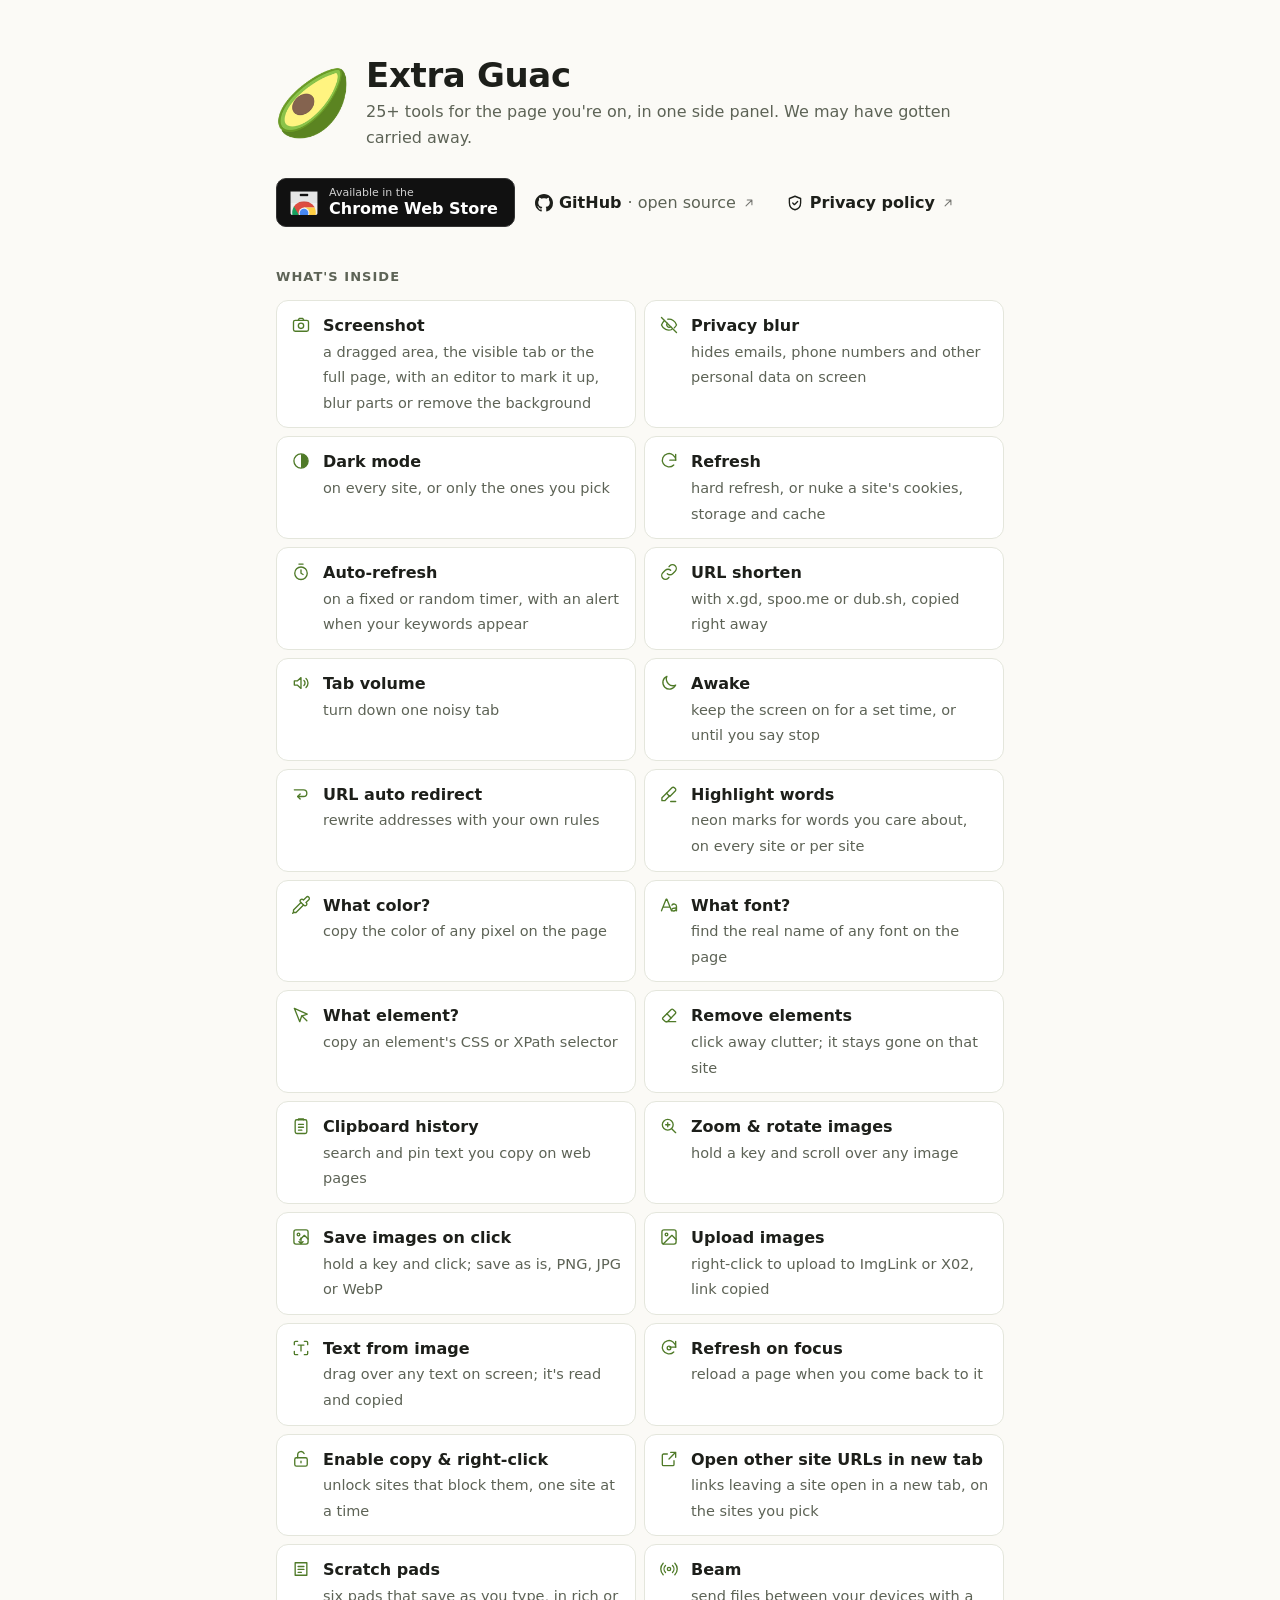
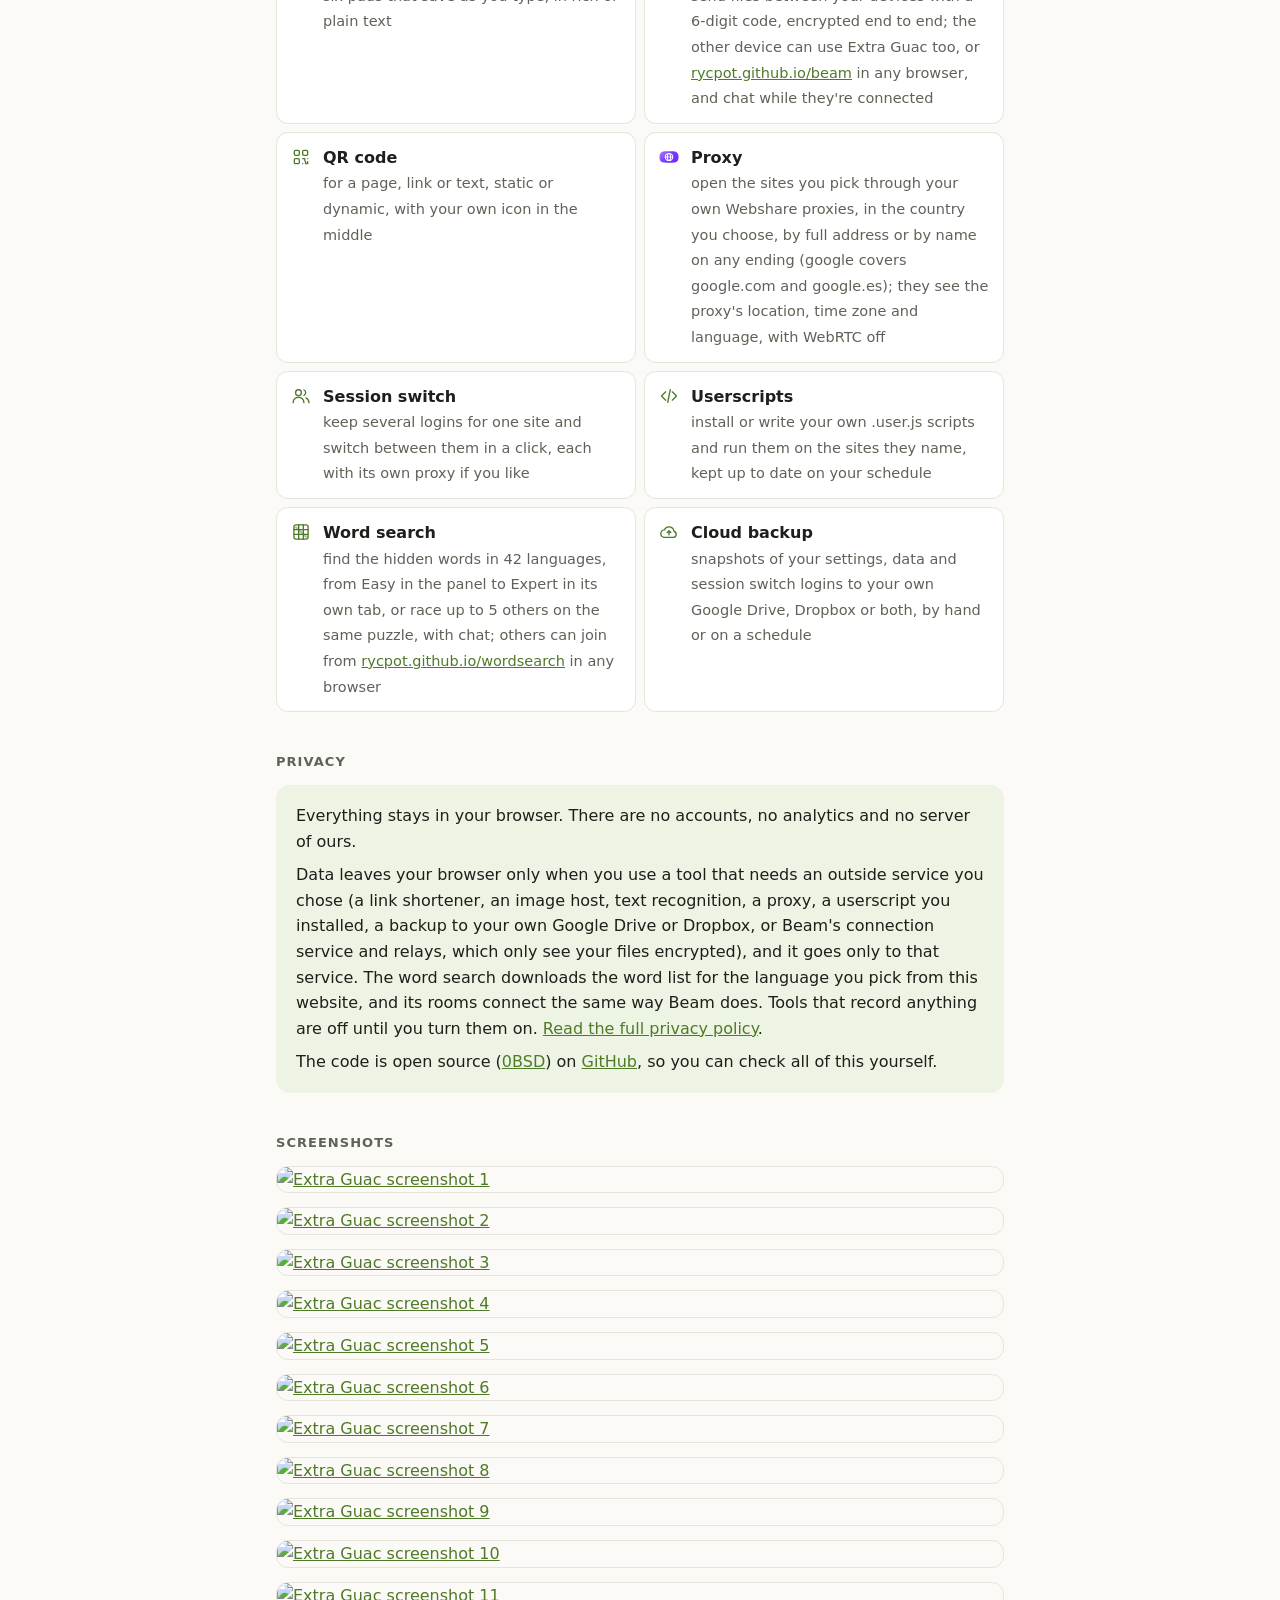
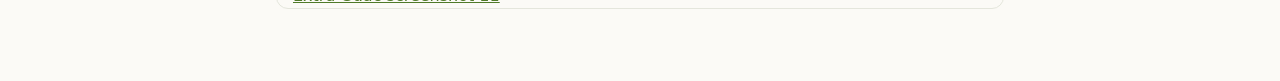
==== commit d5976d90: "Update site" ====
--- a/extra-guac/index.html
+++ b/extra-guac/index.html
@@ -126,14 +126,14 @@
     <li><svg class="ic"><use href="#i-users"/></svg><div><b>Session switch</b><span>keep several logins for one site and switch between them in a click, each with its own proxy if you like</span></div></li>
     <li><svg class="ic"><use href="#i-code"/></svg><div><b>Userscripts</b><span>install or write your own .user.js scripts and run them on the sites they name, kept up to date on your schedule</span></div></li>
     <li><svg class="ic"><use href="#i-grid"/></svg><div><b>Word search</b><span>find the hidden words in 42 languages, from Easy in the panel to Expert in its own tab, or race up to 5 others on the same puzzle, with chat; others can join from <a target="_blank" rel="noopener" href="../wordsearch/">rycpot.github.io/wordsearch</a> in any browser</span></div></li>
-    <li><svg class="ic"><use href="#i-cloud"/></svg><div><b>Drive backup</b><span>snapshots of your settings and data to your own Google Drive; session switch logins only if you turn that on, encrypted with your passphrase</span></div></li>
+    <li><svg class="ic"><use href="#i-cloud"/></svg><div><b>Cloud backup</b><span>snapshots of your settings, data and session switch logins to your own Google Drive, Dropbox or both, by hand or on a schedule</span></div></li>
   </ul>
 
   <h2>Privacy</h2>
   <div class="privacy">
     <p>Everything stays in your browser. There are no accounts, no analytics and no server of ours.</p>
     <p>Data leaves your browser only when you use a tool that needs an outside service you chose (a link shortener, an image
-      host, text recognition, a proxy, a userscript you installed, a backup to your own Google Drive, or Beam's connection service and relays,
+      host, text recognition, a proxy, a userscript you installed, a backup to your own Google Drive or Dropbox, or Beam's connection service and relays,
       which only see your files encrypted), and it goes only to that service. The word search downloads the word list for the
       language you pick from this website, and its rooms connect the same way Beam does. Tools that record
       anything are off until you turn them on. <a target="_blank" rel="noopener" href="privacy">Read the full privacy policy</a>.</p>
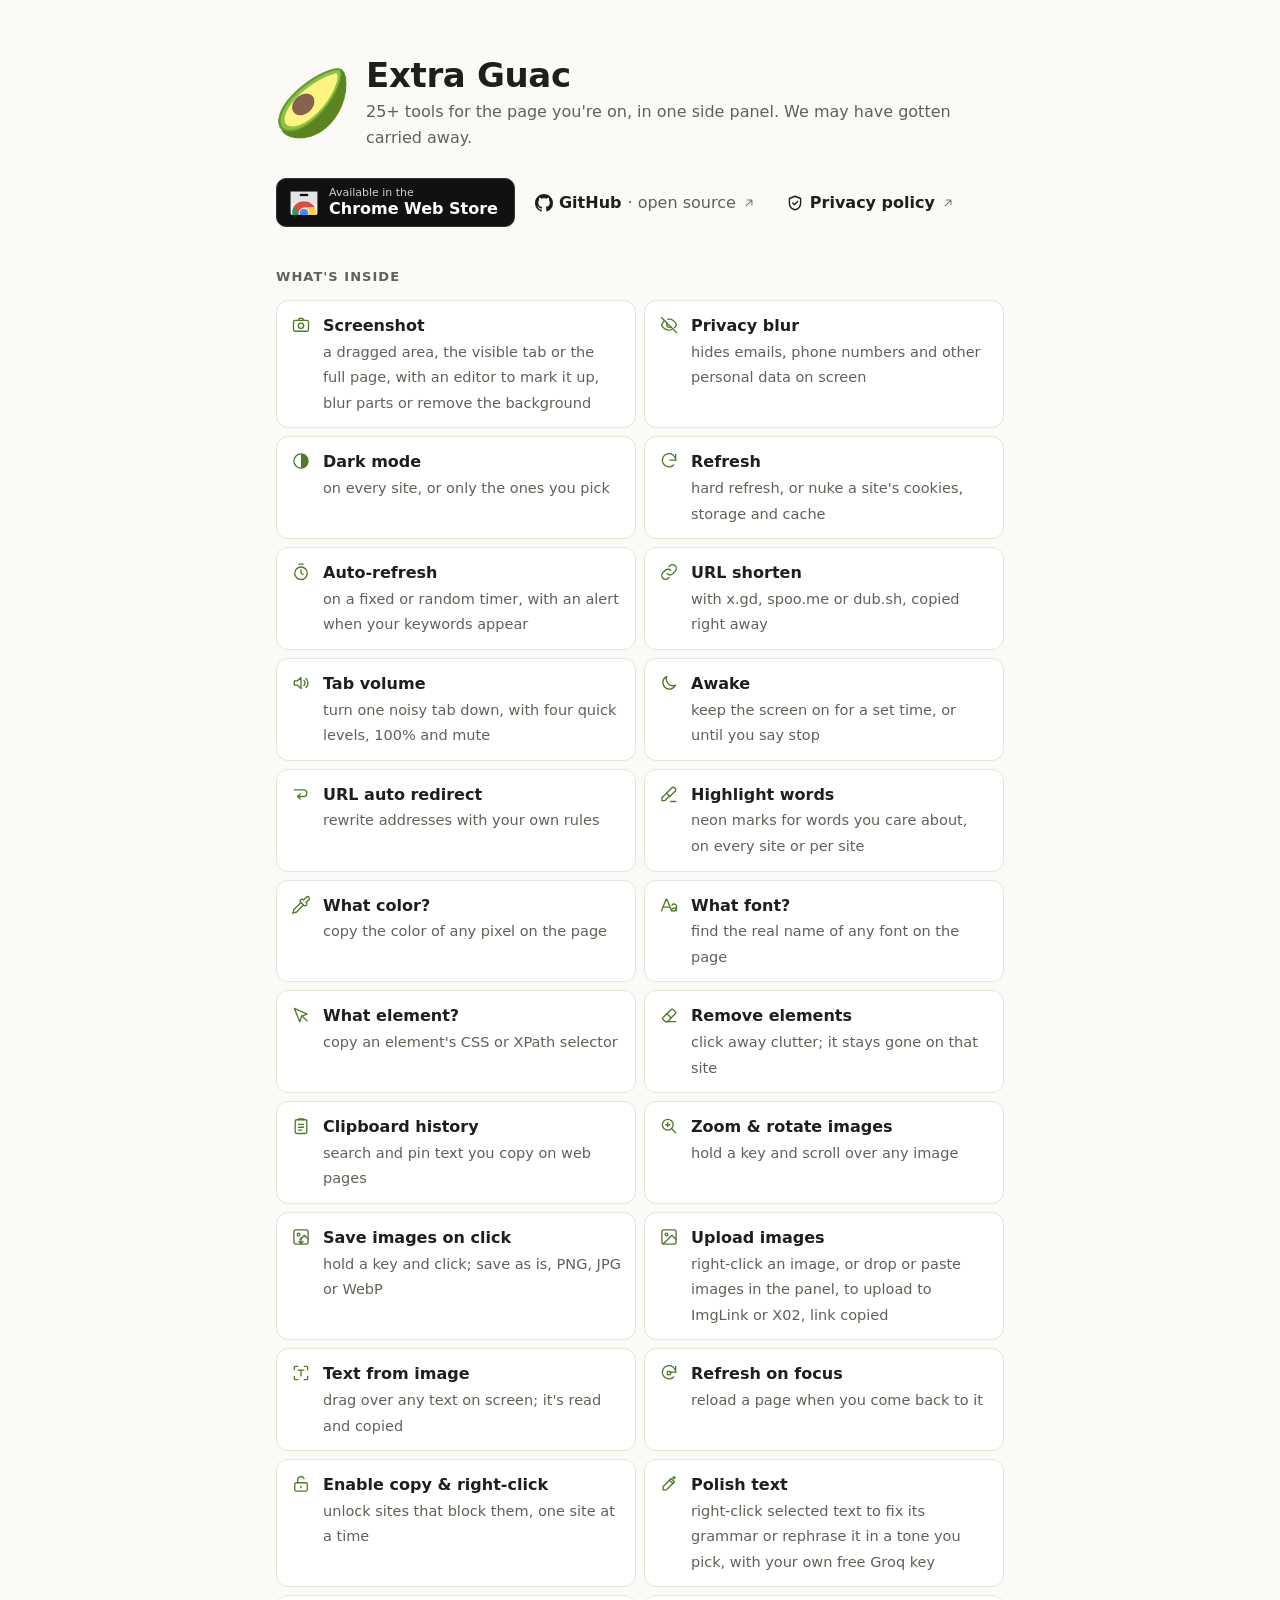
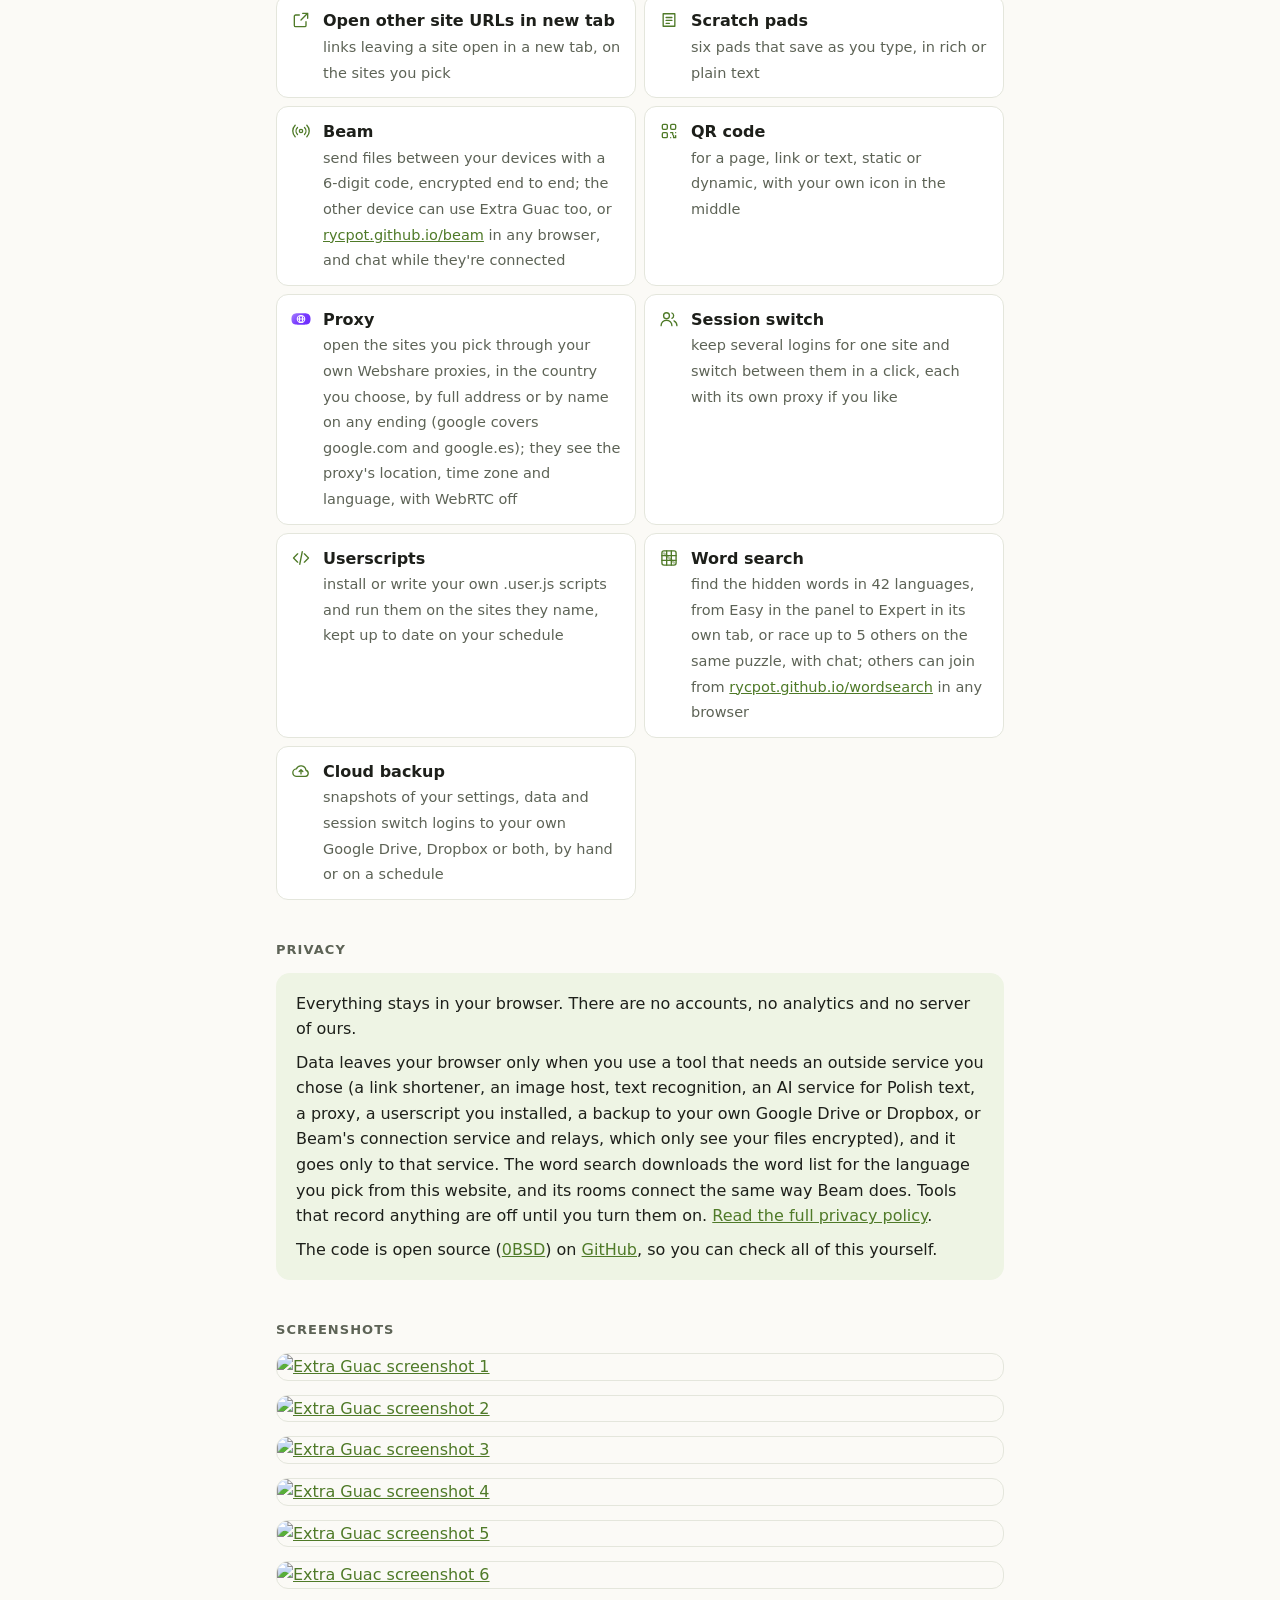
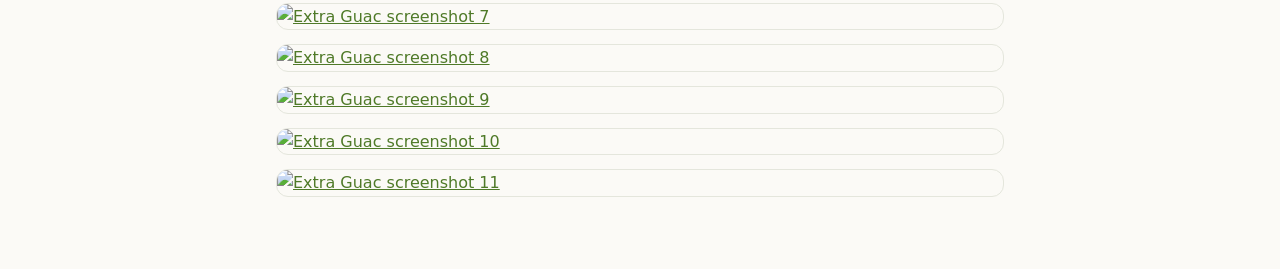
==== commit 69a9dcc1: "Update site" ====
--- a/extra-guac/index.html
+++ b/extra-guac/index.html
@@ -71,6 +71,7 @@
     <symbol id="i-note" viewBox="0 0 24 24"><path d="M5 4.5h14v15H5z"/><path d="M8.5 9h7M8.5 12.5h7M8.5 16h4"/></symbol>
     <symbol id="i-ocr" viewBox="0 0 24 24"><path d="M4 8V5.5A1.5 1.5 0 0 1 5.5 4H8M16 4h2.5A1.5 1.5 0 0 1 20 5.5V8M20 16v2.5a1.5 1.5 0 0 1-1.5 1.5H16M8 20H5.5A1.5 1.5 0 0 1 4 18.5V16"/><path d="M8.5 8.5h7M12 8.5v7"/></symbol>
     <symbol id="i-pointer" viewBox="0 0 24 24"><path d="M4 4l6.5 16 2.3-6.7L19.5 11z"/><path d="M13 13l6 6"/></symbol>
+    <symbol id="i-polish" viewBox="0 0 24 24"><path d="M14.5 5.5l4 4L9 19H5v-4z"/><path d="M12.5 7.5l4 4"/><path d="M18 3v3M16.5 4.5h3"/></symbol>
     <symbol id="i-qr" viewBox="0 0 24 24"><rect x="4" y="4" width="6" height="6" rx="1.5"/><rect x="14" y="4" width="6" height="6" rx="1.5"/><rect x="4" y="14" width="6" height="6" rx="1.5"/><path d="M14 14h2.5v2.5M20 14v.01M14 20h.01M17.5 17.5V20H20v-2.5"/></symbol>
     <symbol id="i-redirect" viewBox="0 0 24 24"><path d="M4 7h11a4 4 0 0 1 0 8H8"/><path d="M11 12l-3 3 3 3"/></symbol>
     <symbol id="i-refresh" viewBox="0 0 24 24"><path d="M20 11a8 8 0 1 0-2.3 5.7"/><path d="M20 4v7h-7"/></symbol>
@@ -103,7 +104,7 @@
     <li><svg class="ic"><use href="#i-refresh"/></svg><div><b>Refresh</b><span>hard refresh, or nuke a site's cookies, storage and cache</span></div></li>
     <li><svg class="ic"><use href="#i-timer"/></svg><div><b>Auto-refresh</b><span>on a fixed or random timer, with an alert when your keywords appear</span></div></li>
     <li><svg class="ic"><use href="#i-link"/></svg><div><b>URL shorten</b><span>with x.gd, spoo.me or dub.sh, copied right away</span></div></li>
-    <li><svg class="ic"><use href="#i-volume"/></svg><div><b>Tab volume</b><span>turn down one noisy tab</span></div></li>
+    <li><svg class="ic"><use href="#i-volume"/></svg><div><b>Tab volume</b><span>turn one noisy tab down, with four quick levels, 100% and mute</span></div></li>
     <li><svg class="ic"><use href="#i-moon"/></svg><div><b>Awake</b><span>keep the screen on for a set time, or until you say stop</span></div></li>
     <li><svg class="ic"><use href="#i-redirect"/></svg><div><b>URL auto redirect</b><span>rewrite addresses with your own rules</span></div></li>
     <li><svg class="ic"><use href="#i-marker"/></svg><div><b>Highlight words</b><span>neon marks for words you care about, on every site or per site</span></div></li>
@@ -114,10 +115,11 @@
     <li><svg class="ic"><use href="#i-clipboard"/></svg><div><b>Clipboard history</b><span>search and pin text you copy on web pages</span></div></li>
     <li><svg class="ic"><use href="#i-zoom"/></svg><div><b>Zoom &amp; rotate images</b><span>hold a key and scroll over any image</span></div></li>
     <li><svg class="ic"><use href="#i-imgdl"/></svg><div><b>Save images on click</b><span>hold a key and click; save as is, PNG, JPG or WebP</span></div></li>
-    <li><svg class="ic"><use href="#i-upload"/></svg><div><b>Upload images</b><span>right-click to upload to ImgLink or X02, link copied</span></div></li>
+    <li><svg class="ic"><use href="#i-upload"/></svg><div><b>Upload images</b><span>right-click an image, or drop or paste images in the panel, to upload to ImgLink or X02, link copied</span></div></li>
     <li><svg class="ic"><use href="#i-ocr"/></svg><div><b>Text from image</b><span>drag over any text on screen; it's read and copied</span></div></li>
     <li><svg class="ic"><use href="#i-focus"/></svg><div><b>Refresh on focus</b><span>reload a page when you come back to it</span></div></li>
     <li><svg class="ic"><use href="#i-unlock"/></svg><div><b>Enable copy &amp; right-click</b><span>unlock sites that block them, one site at a time</span></div></li>
+    <li><svg class="ic"><use href="#i-polish"/></svg><div><b>Polish text</b><span>right-click selected text to fix its grammar or rephrase it in a tone you pick, with your own free Groq key</span></div></li>
     <li><svg class="ic"><use href="#i-newtab"/></svg><div><b>Open other site URLs in new tab</b><span>links leaving a site open in a new tab, on the sites you pick</span></div></li>
     <li><svg class="ic"><use href="#i-note"/></svg><div><b>Scratch pads</b><span>six pads that save as you type, in rich or plain text</span></div></li>
     <li><svg class="ic"><use href="#i-beam"/></svg><div><b>Beam</b><span>send files between your devices with a 6-digit code, encrypted end to end; the other device can use Extra Guac too, or <a target="_blank" rel="noopener" href="../beam/">rycpot.github.io/beam</a> in any browser, and chat while they're connected</span></div></li>
@@ -133,7 +135,7 @@
   <div class="privacy">
     <p>Everything stays in your browser. There are no accounts, no analytics and no server of ours.</p>
     <p>Data leaves your browser only when you use a tool that needs an outside service you chose (a link shortener, an image
-      host, text recognition, a proxy, a userscript you installed, a backup to your own Google Drive or Dropbox, or Beam's connection service and relays,
+      host, text recognition, an AI service for Polish text, a proxy, a userscript you installed, a backup to your own Google Drive or Dropbox, or Beam's connection service and relays,
       which only see your files encrypted), and it goes only to that service. The word search downloads the word list for the
       language you pick from this website, and its rooms connect the same way Beam does. Tools that record
       anything are off until you turn them on. <a target="_blank" rel="noopener" href="privacy">Read the full privacy policy</a>.</p>
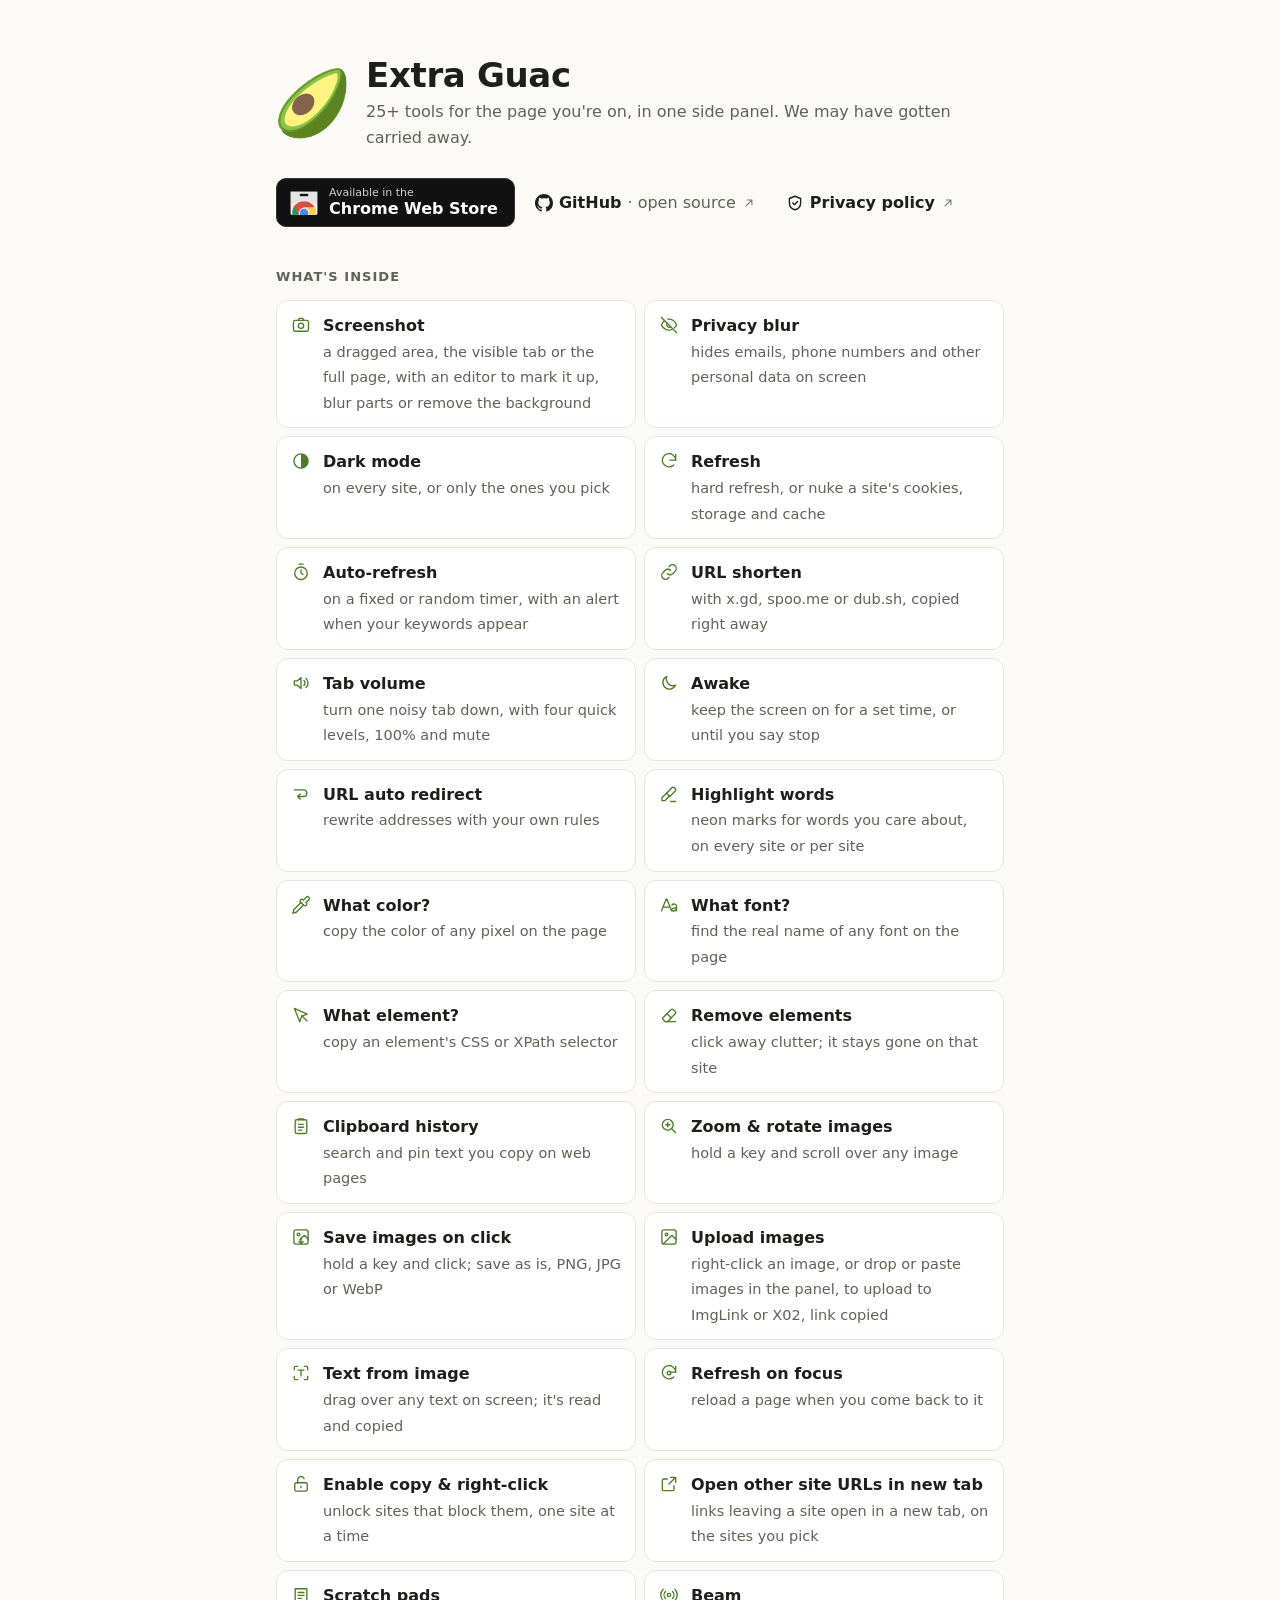
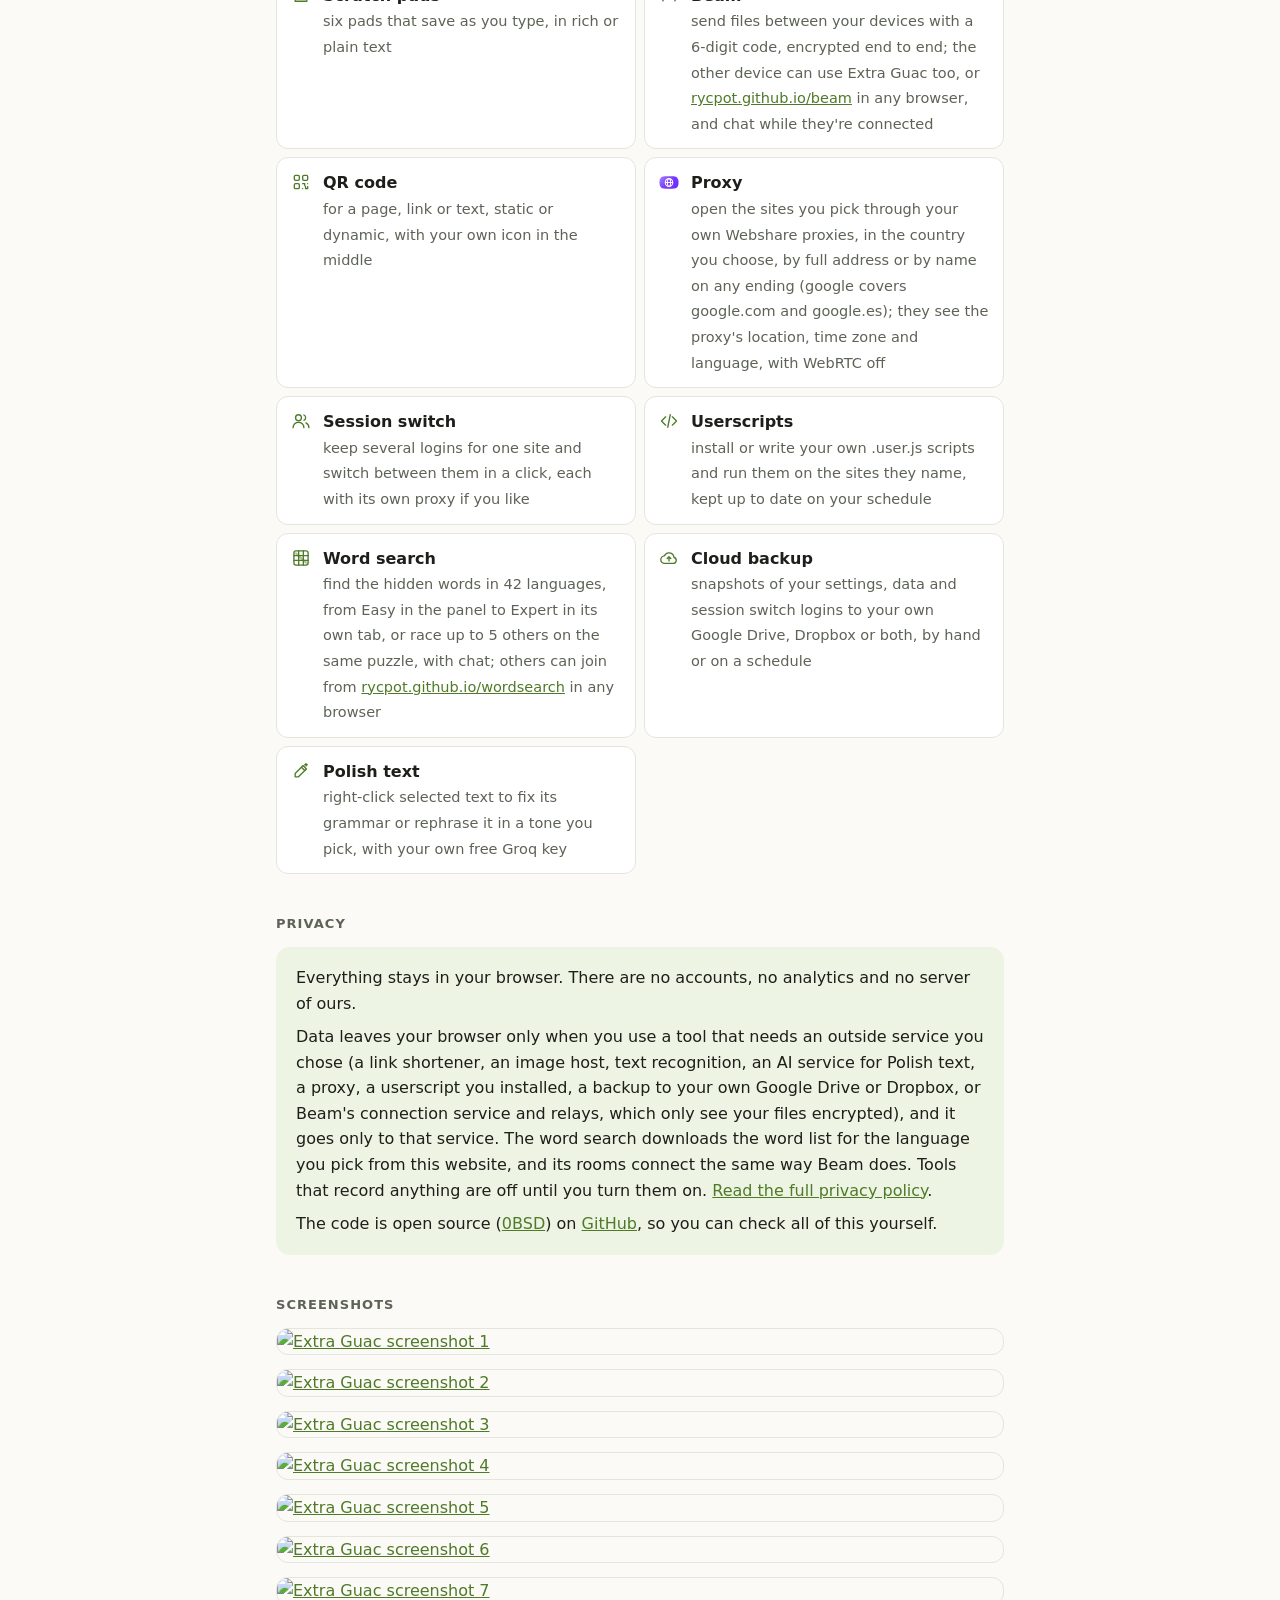
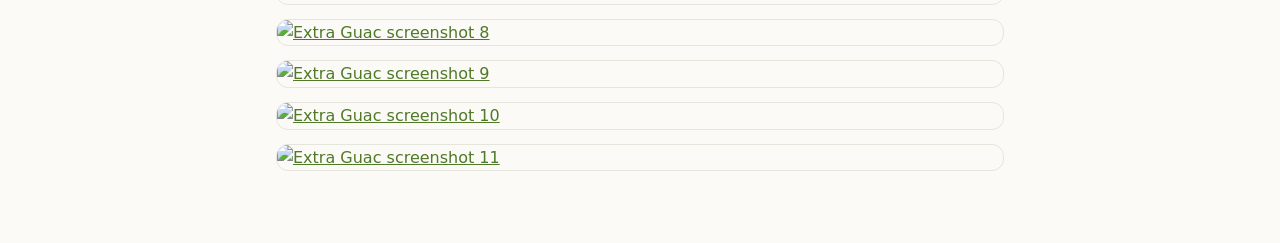
==== commit 0989c4f2: "Update site" ====
--- a/extra-guac/index.html
+++ b/extra-guac/index.html
@@ -119,7 +119,6 @@
     <li><svg class="ic"><use href="#i-ocr"/></svg><div><b>Text from image</b><span>drag over any text on screen; it's read and copied</span></div></li>
     <li><svg class="ic"><use href="#i-focus"/></svg><div><b>Refresh on focus</b><span>reload a page when you come back to it</span></div></li>
     <li><svg class="ic"><use href="#i-unlock"/></svg><div><b>Enable copy &amp; right-click</b><span>unlock sites that block them, one site at a time</span></div></li>
-    <li><svg class="ic"><use href="#i-polish"/></svg><div><b>Polish text</b><span>right-click selected text to fix its grammar or rephrase it in a tone you pick, with your own free Groq key</span></div></li>
     <li><svg class="ic"><use href="#i-newtab"/></svg><div><b>Open other site URLs in new tab</b><span>links leaving a site open in a new tab, on the sites you pick</span></div></li>
     <li><svg class="ic"><use href="#i-note"/></svg><div><b>Scratch pads</b><span>six pads that save as you type, in rich or plain text</span></div></li>
     <li><svg class="ic"><use href="#i-beam"/></svg><div><b>Beam</b><span>send files between your devices with a 6-digit code, encrypted end to end; the other device can use Extra Guac too, or <a target="_blank" rel="noopener" href="../beam/">rycpot.github.io/beam</a> in any browser, and chat while they're connected</span></div></li>
@@ -129,6 +128,7 @@
     <li><svg class="ic"><use href="#i-code"/></svg><div><b>Userscripts</b><span>install or write your own .user.js scripts and run them on the sites they name, kept up to date on your schedule</span></div></li>
     <li><svg class="ic"><use href="#i-grid"/></svg><div><b>Word search</b><span>find the hidden words in 42 languages, from Easy in the panel to Expert in its own tab, or race up to 5 others on the same puzzle, with chat; others can join from <a target="_blank" rel="noopener" href="../wordsearch/">rycpot.github.io/wordsearch</a> in any browser</span></div></li>
     <li><svg class="ic"><use href="#i-cloud"/></svg><div><b>Cloud backup</b><span>snapshots of your settings, data and session switch logins to your own Google Drive, Dropbox or both, by hand or on a schedule</span></div></li>
+    <li><svg class="ic"><use href="#i-polish"/></svg><div><b>Polish text</b><span>right-click selected text to fix its grammar or rephrase it in a tone you pick, with your own free Groq key</span></div></li>
   </ul>
 
   <h2>Privacy</h2>
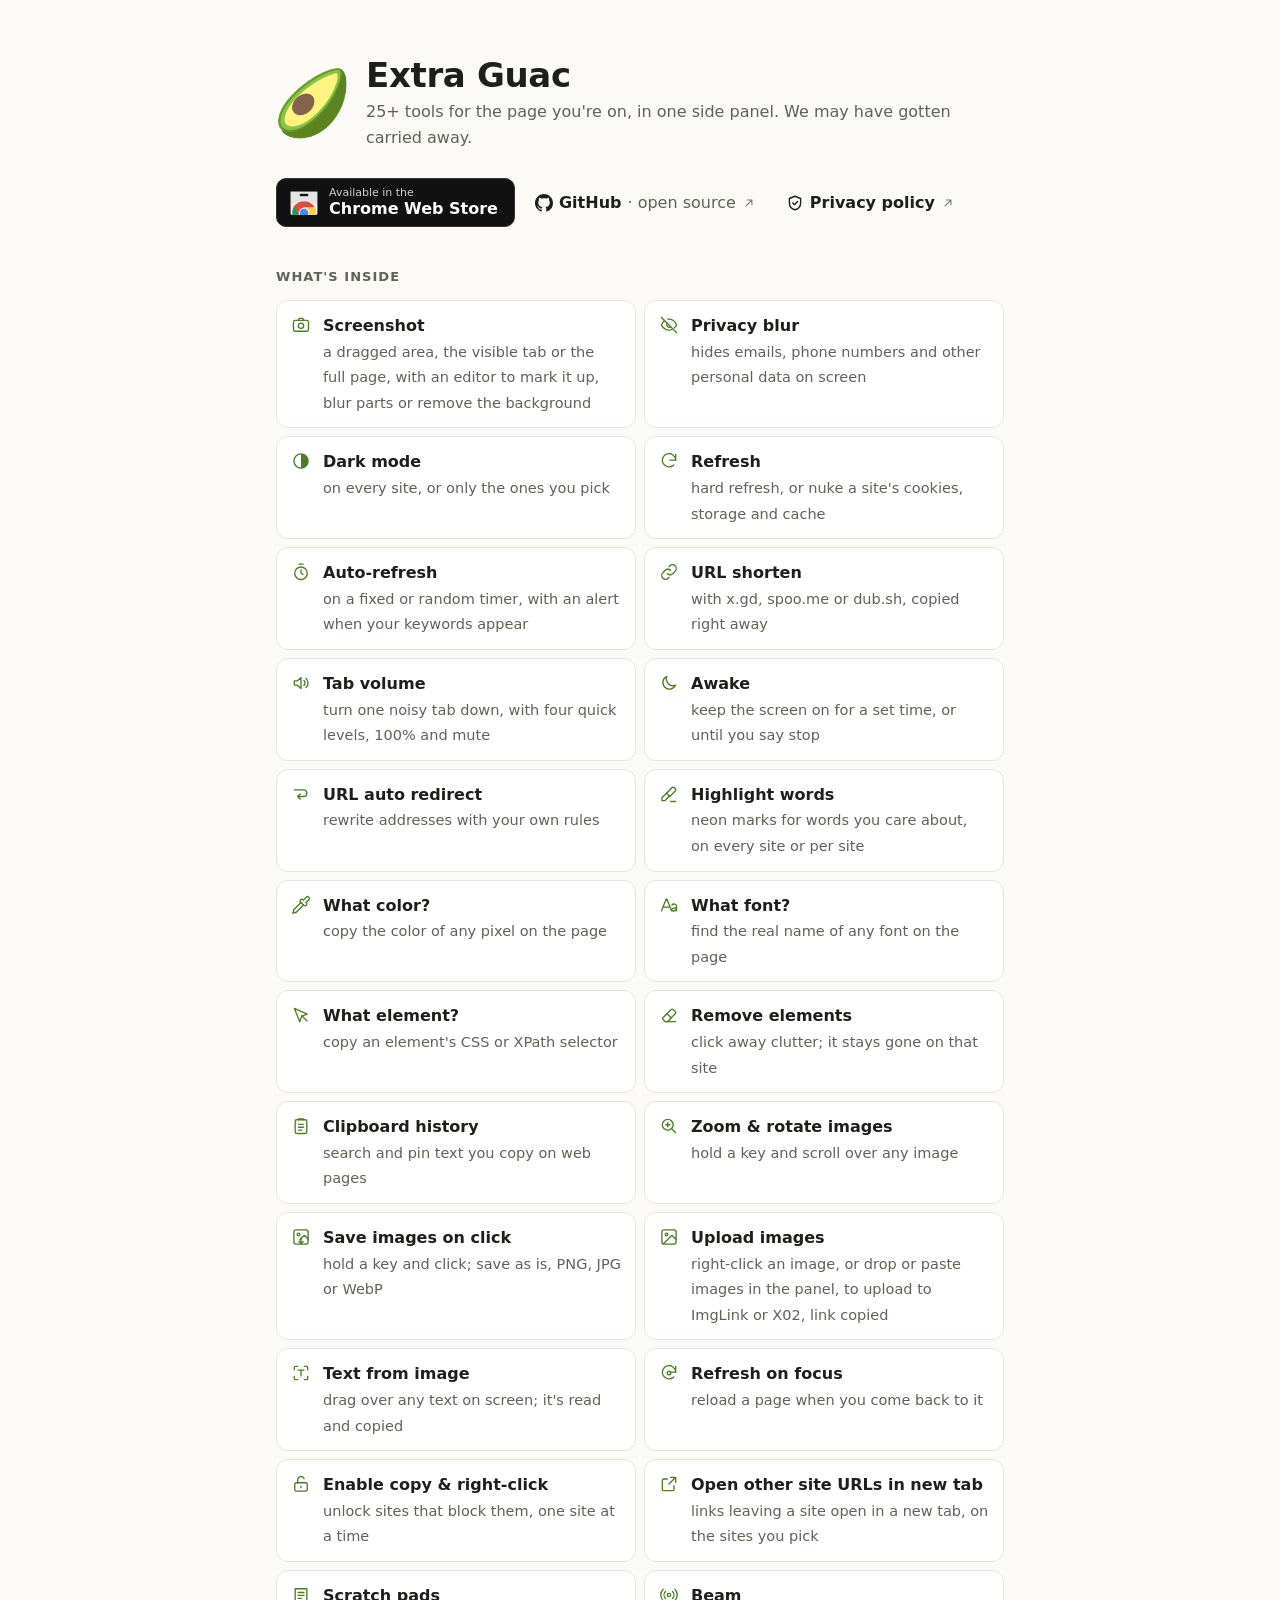
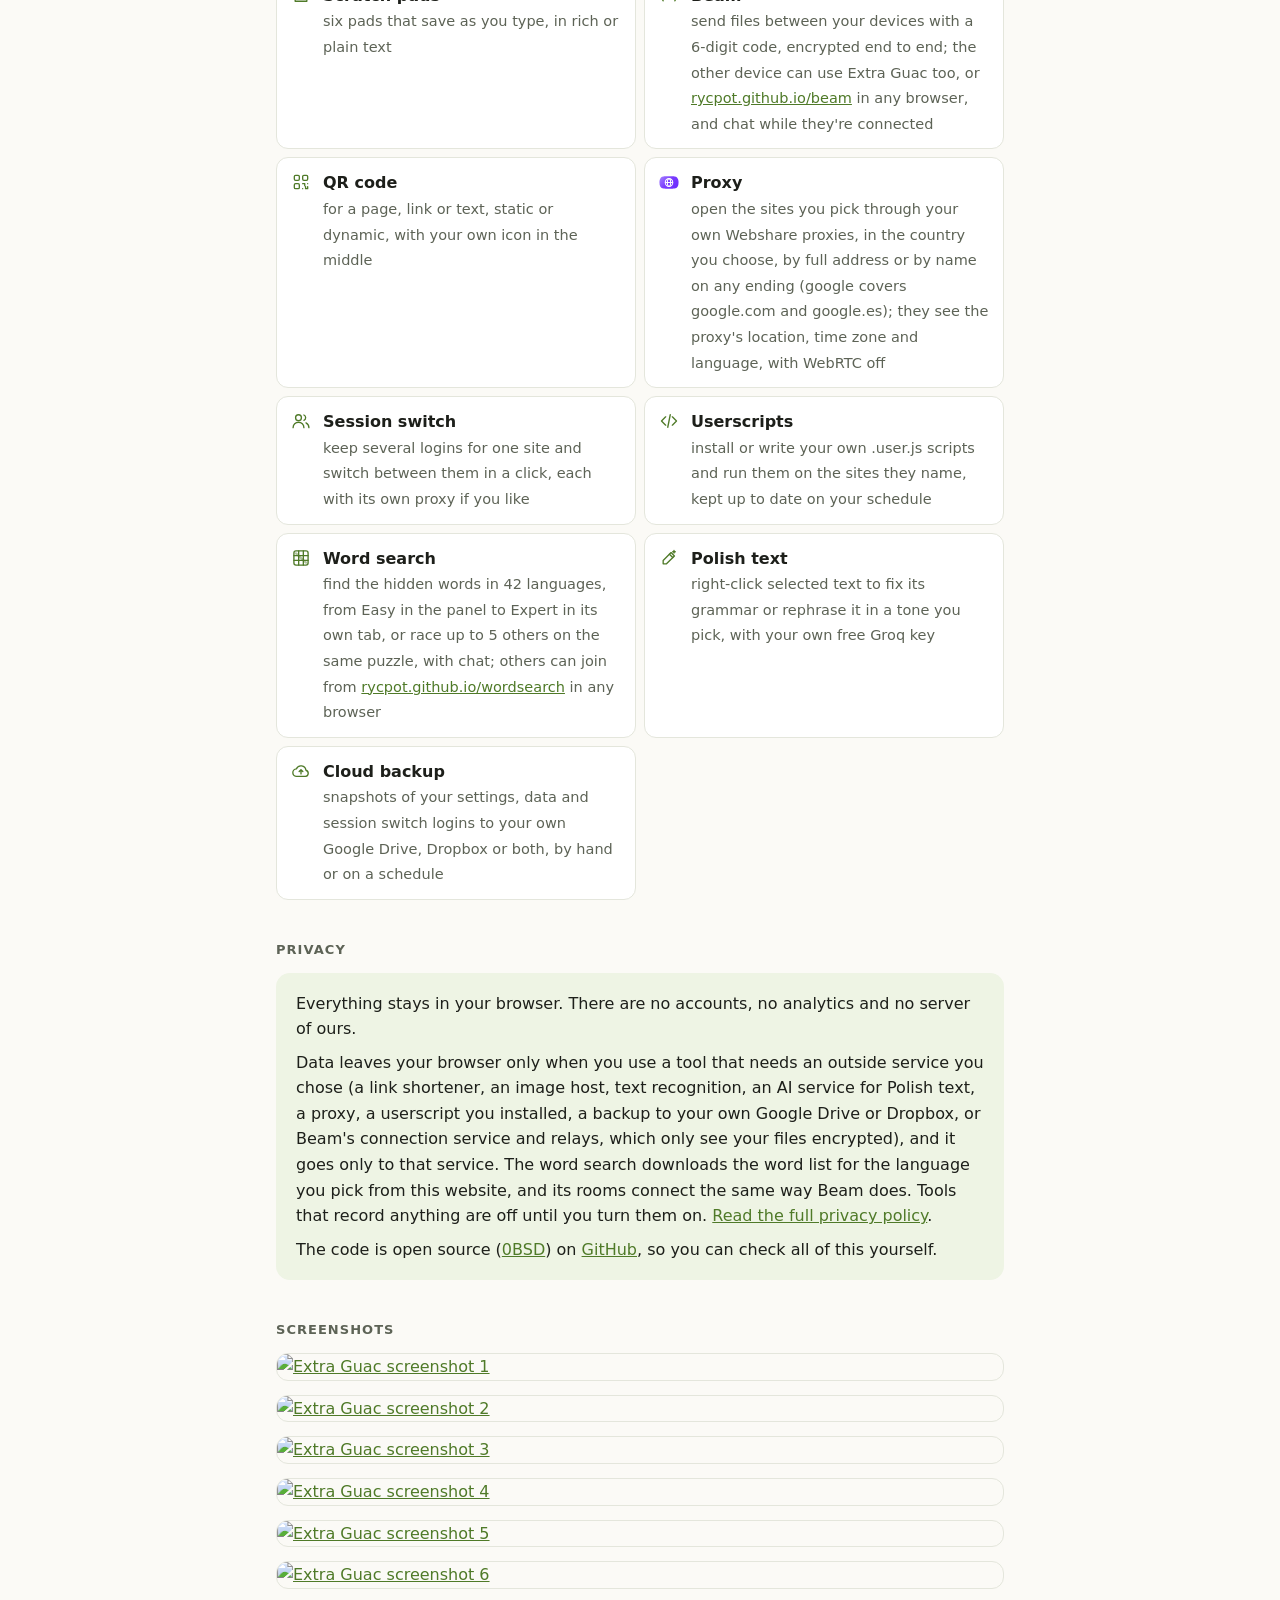
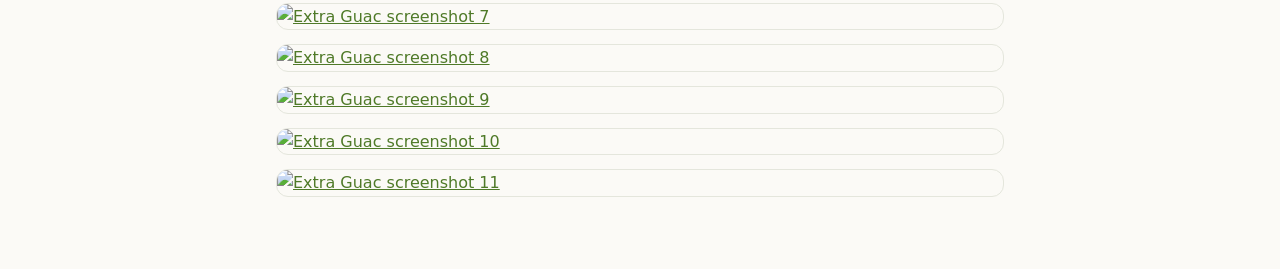
==== commit 6058bdf0: "Update site" ====
--- a/extra-guac/index.html
+++ b/extra-guac/index.html
@@ -127,8 +127,8 @@
     <li><svg class="ic"><use href="#i-users"/></svg><div><b>Session switch</b><span>keep several logins for one site and switch between them in a click, each with its own proxy if you like</span></div></li>
     <li><svg class="ic"><use href="#i-code"/></svg><div><b>Userscripts</b><span>install or write your own .user.js scripts and run them on the sites they name, kept up to date on your schedule</span></div></li>
     <li><svg class="ic"><use href="#i-grid"/></svg><div><b>Word search</b><span>find the hidden words in 42 languages, from Easy in the panel to Expert in its own tab, or race up to 5 others on the same puzzle, with chat; others can join from <a target="_blank" rel="noopener" href="../wordsearch/">rycpot.github.io/wordsearch</a> in any browser</span></div></li>
+    <li><svg class="ic"><use href="#i-polish"/></svg><div><b>Polish text</b><span>right-click selected text to fix its grammar or rephrase it in a tone you pick, with your own free Groq key</span></div></li>
     <li><svg class="ic"><use href="#i-cloud"/></svg><div><b>Cloud backup</b><span>snapshots of your settings, data and session switch logins to your own Google Drive, Dropbox or both, by hand or on a schedule</span></div></li>
-    <li><svg class="ic"><use href="#i-polish"/></svg><div><b>Polish text</b><span>right-click selected text to fix its grammar or rephrase it in a tone you pick, with your own free Groq key</span></div></li>
   </ul>
 
   <h2>Privacy</h2>
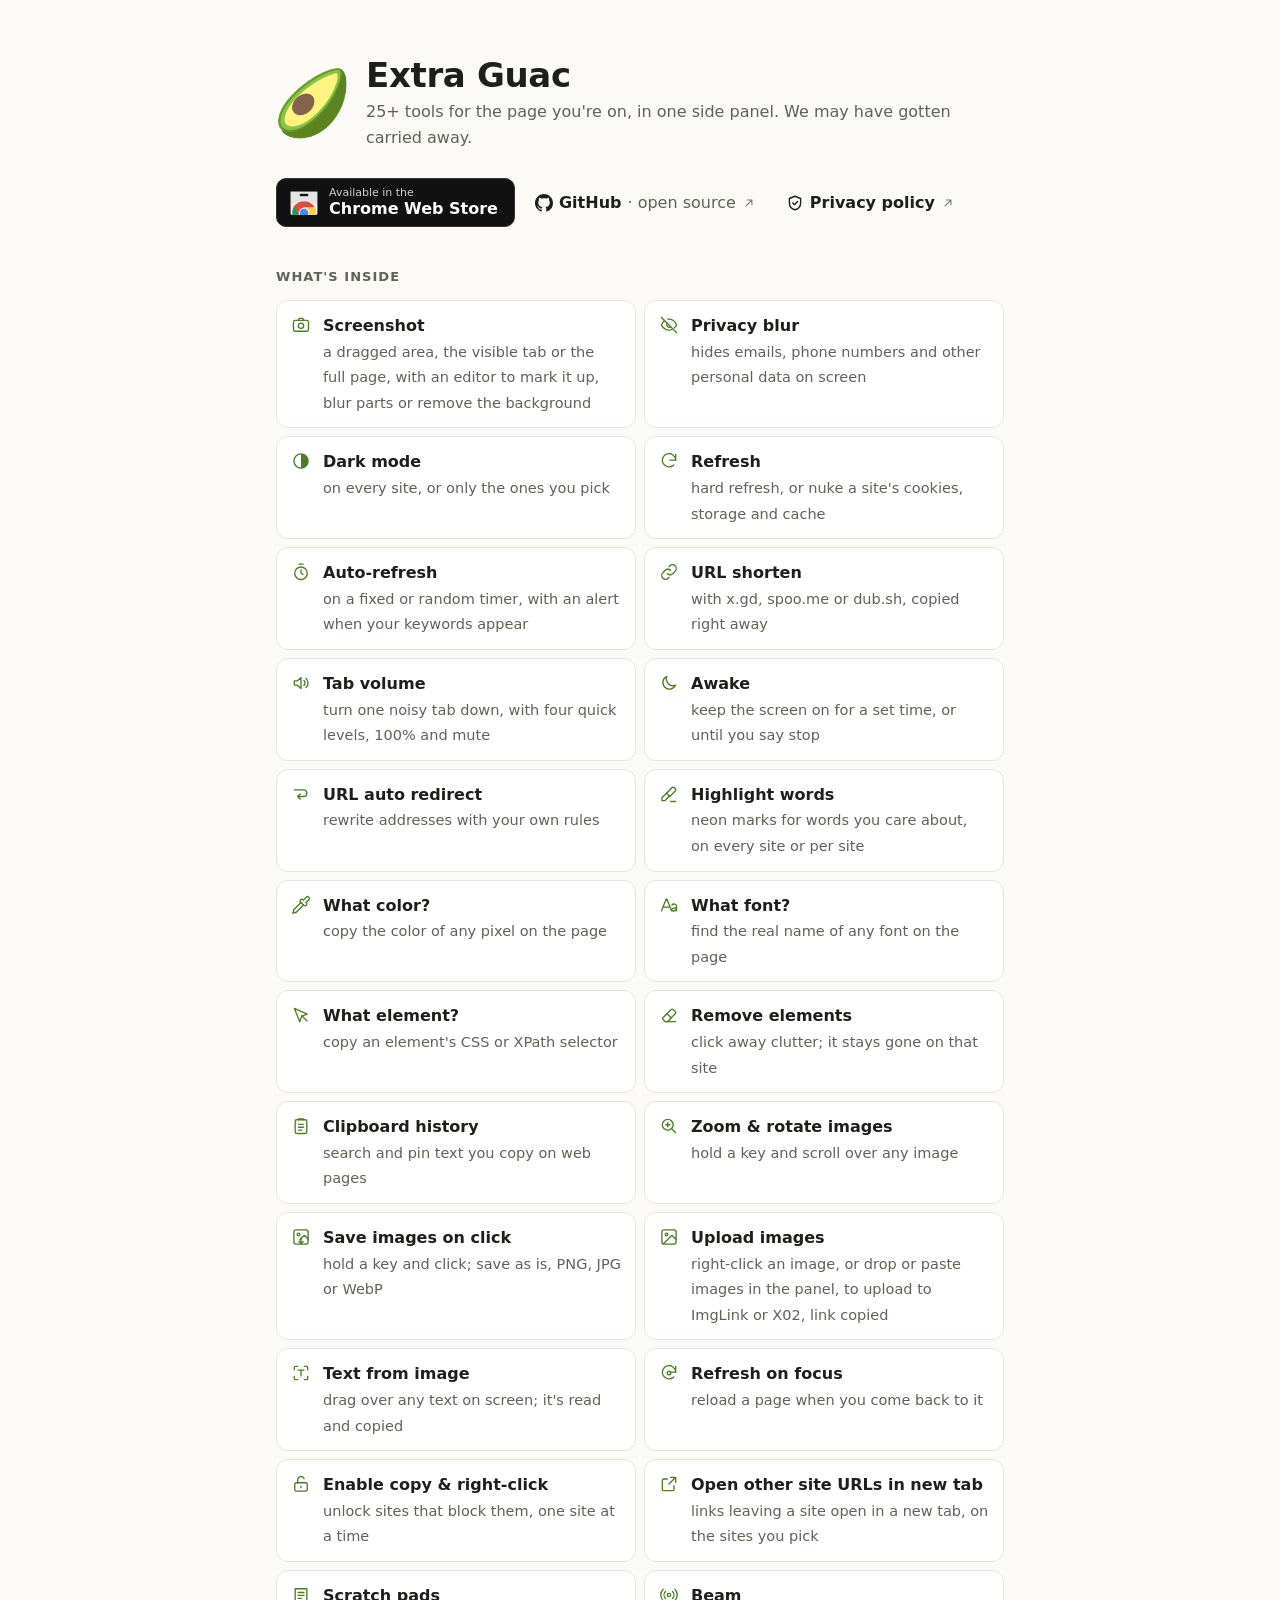
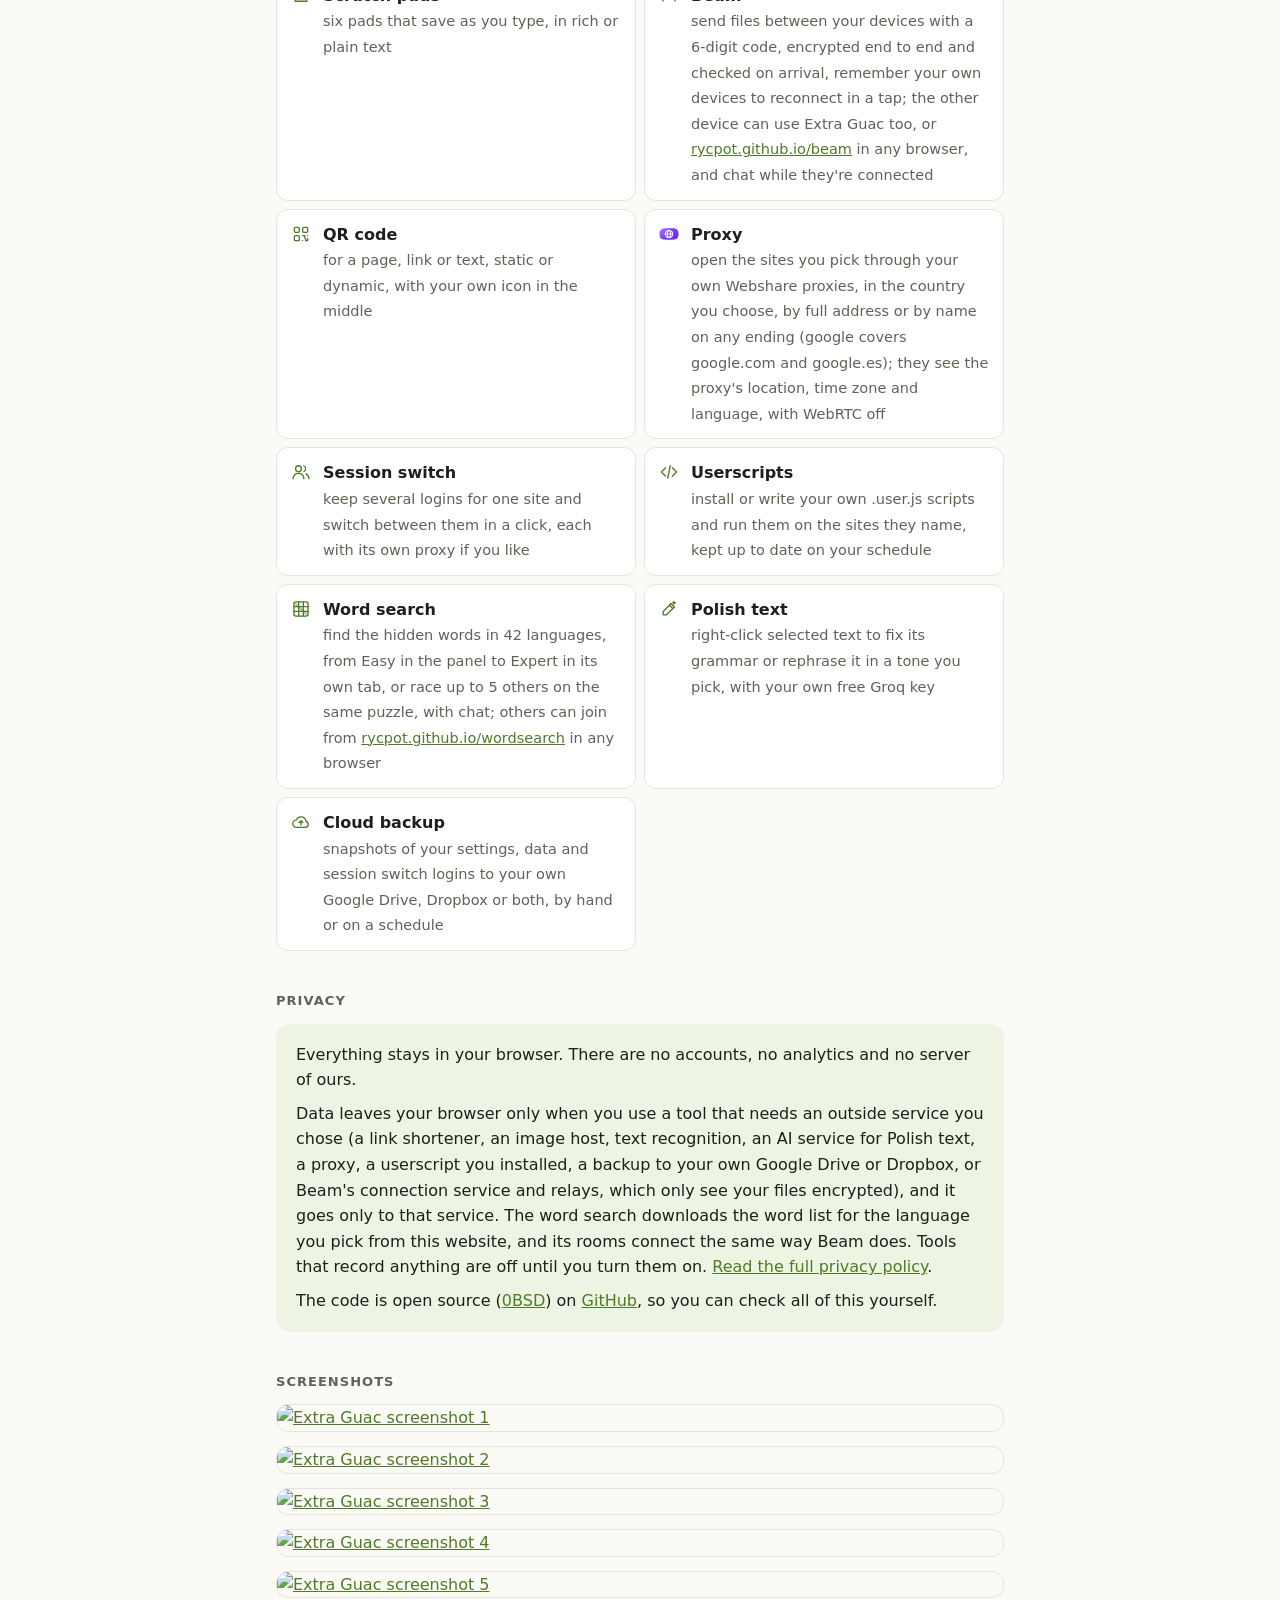
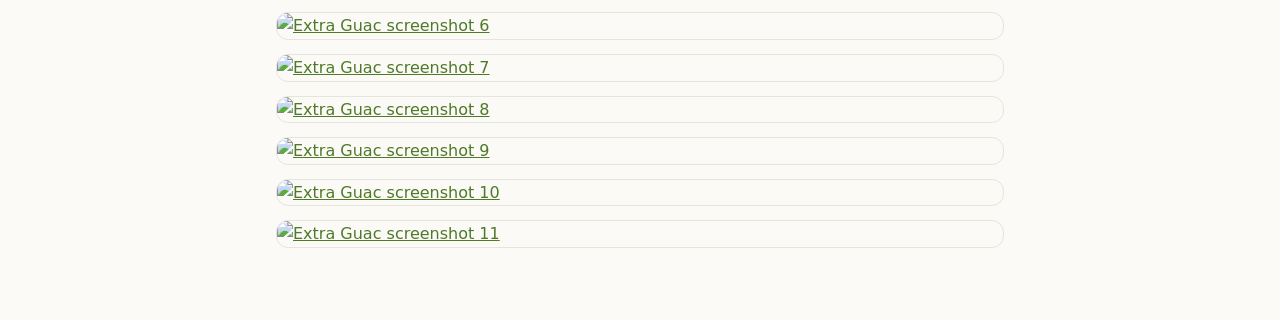
==== commit db62447f: "Update site" ====
--- a/extra-guac/index.html
+++ b/extra-guac/index.html
@@ -121,7 +121,7 @@
     <li><svg class="ic"><use href="#i-unlock"/></svg><div><b>Enable copy &amp; right-click</b><span>unlock sites that block them, one site at a time</span></div></li>
     <li><svg class="ic"><use href="#i-newtab"/></svg><div><b>Open other site URLs in new tab</b><span>links leaving a site open in a new tab, on the sites you pick</span></div></li>
     <li><svg class="ic"><use href="#i-note"/></svg><div><b>Scratch pads</b><span>six pads that save as you type, in rich or plain text</span></div></li>
-    <li><svg class="ic"><use href="#i-beam"/></svg><div><b>Beam</b><span>send files between your devices with a 6-digit code, encrypted end to end; the other device can use Extra Guac too, or <a target="_blank" rel="noopener" href="../beam/">rycpot.github.io/beam</a> in any browser, and chat while they're connected</span></div></li>
+    <li><svg class="ic"><use href="#i-beam"/></svg><div><b>Beam</b><span>send files between your devices with a 6-digit code, encrypted end to end and checked on arrival, remember your own devices to reconnect in a tap; the other device can use Extra Guac too, or <a target="_blank" rel="noopener" href="../beam/">rycpot.github.io/beam</a> in any browser, and chat while they're connected</span></div></li>
     <li><svg class="ic"><use href="#i-qr"/></svg><div><b>QR code</b><span>for a page, link or text, static or dynamic, with your own icon in the middle</span></div></li>
     <li><img class="ic" src="proxy.svg" alt=""><div><b>Proxy</b><span>open the sites you pick through your own Webshare proxies, in the country you choose, by full address or by name on any ending (google covers google.com and google.es); they see the proxy's location, time zone and language, with WebRTC off</span></div></li>
     <li><svg class="ic"><use href="#i-users"/></svg><div><b>Session switch</b><span>keep several logins for one site and switch between them in a click, each with its own proxy if you like</span></div></li>
